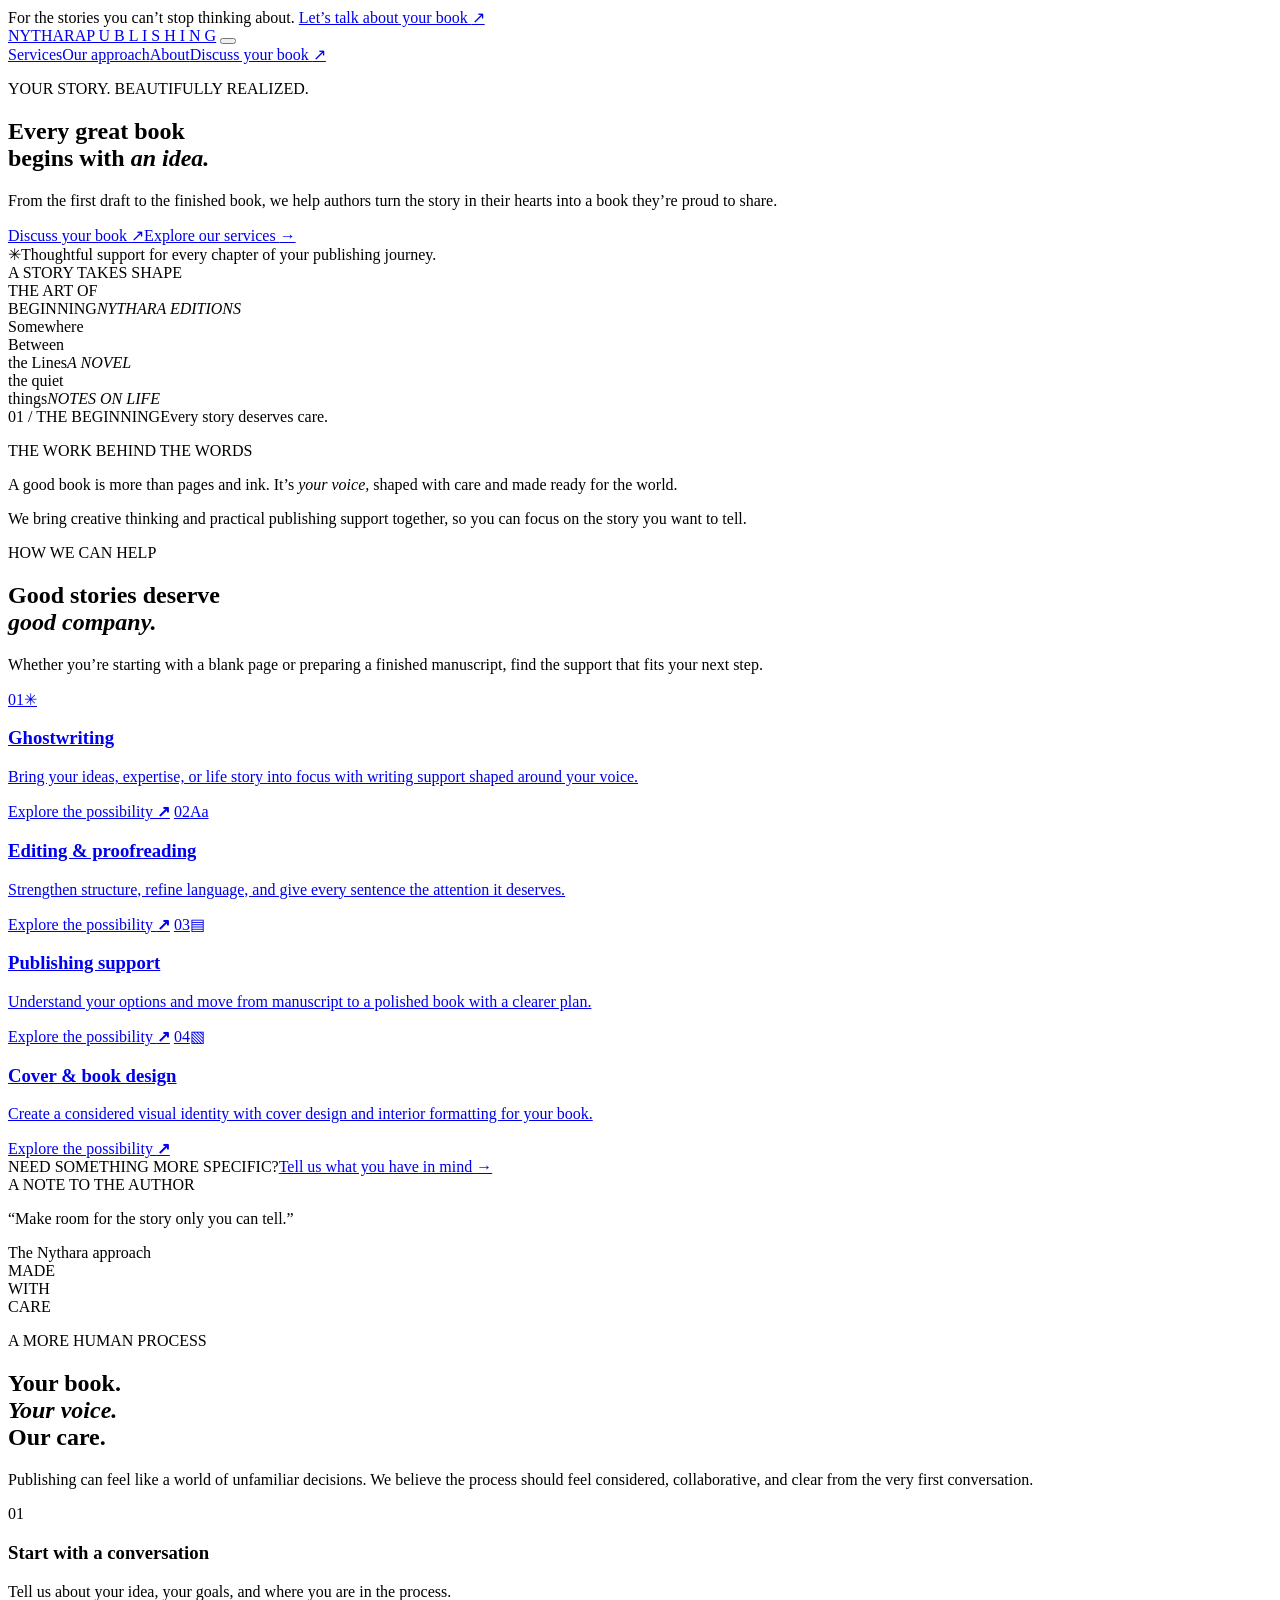
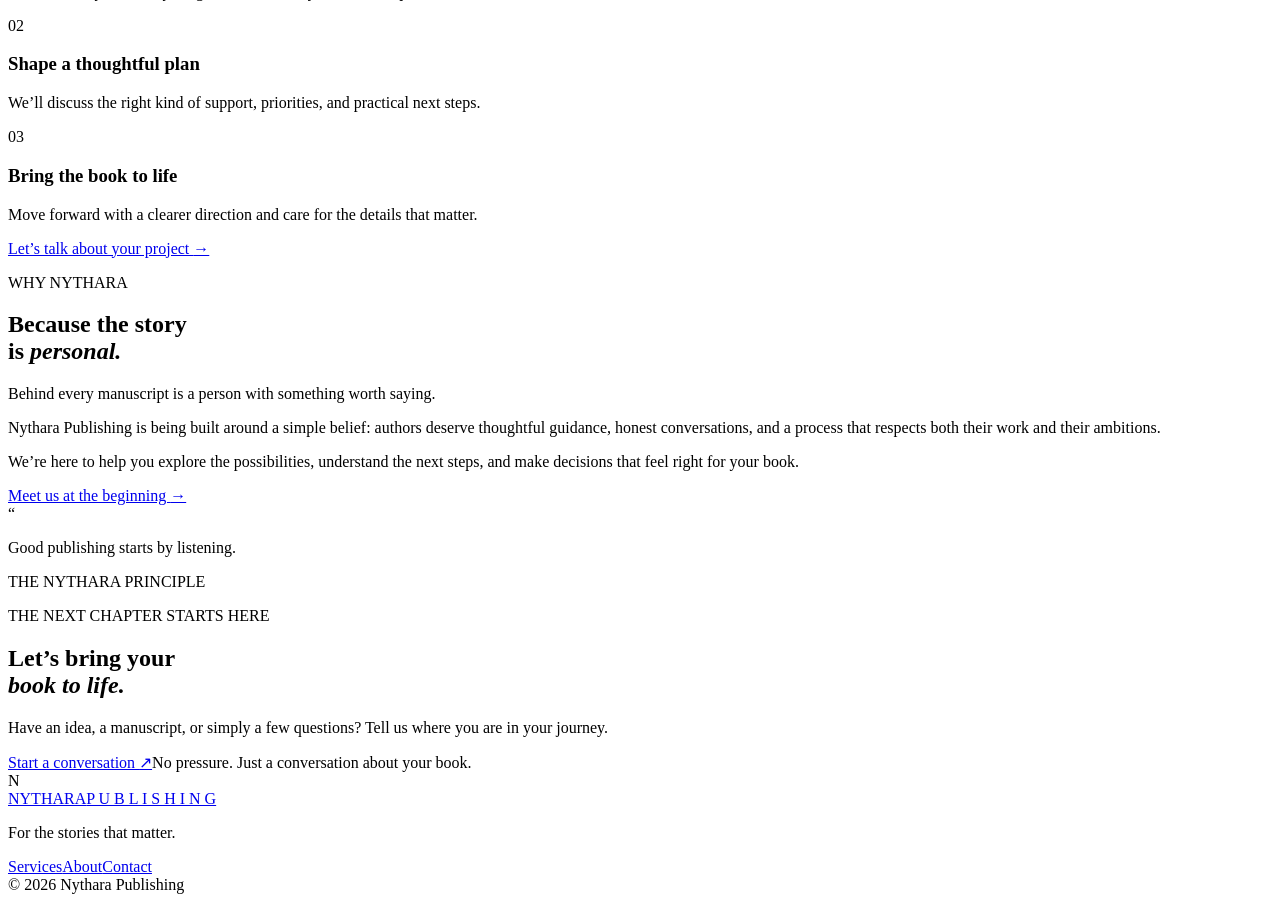
==== index.html @ d7e5c947 "Build Nythara Publishing homepage" ====
<!doctype html>
<html lang="en">
<head>
<meta charset="utf-8"><meta name="viewport" content="width=device-width,initial-scale=1">
<meta name="theme-color" content="#542432">
<meta name="description" content="Thoughtful editorial and publishing support for authors. From shaping your manuscript to preparing your book for readers, Nythara Publishing helps bring your story to life.">
<title>Nythara Publishing — Every great book begins with an idea</title>
<link rel="preconnect" href="https://fonts.googleapis.com"><link rel="preconnect" href="https://fonts.gstatic.com" crossorigin>
<link href="https://fonts.googleapis.com/css2?family=DM+Sans:wght@400;500;600;700&family=Playfair+Display:ital,wght@0,400;0,500;0,600;0,700;1,400;1,500&display=swap" rel="stylesheet">
<link rel="stylesheet" href="styles.css">
</head>
<body>
<div class="announcement">For the stories you can’t stop thinking about. <a href="#contact">Let’s talk about your book <span>↗</span></a></div>
<header class="site-header"><a class="wordmark" href="#top" aria-label="Nythara Publishing home"><span class="wordmark-name">NYTHARA</span><span class="wordmark-sub">P U B L I S H I N G</span></a>
<button class="menu-toggle" aria-label="Open navigation" aria-expanded="false" aria-controls="main-nav"><span></span><span></span></button>
<nav class="main-nav" id="main-nav" aria-label="Main navigation"><a href="#services">Services</a><a href="#approach">Our approach</a><a href="#about">About</a><a class="nav-cta" href="#contact">Discuss your book <span>↗</span></a></nav></header>
<main id="top">
<section class="hero section-shell"><div class="hero-copy"><p class="eyebrow"><span class="eyebrow-line"></span> YOUR STORY. BEAUTIFULLY REALIZED.</p><h1>Every great book<br>begins with <em>an idea.</em></h1><p class="hero-description">From the first draft to the finished book, we help authors turn the story in their hearts into a book they’re proud to share.</p><div class="hero-actions"><a class="button button-dark" href="#contact">Discuss your book <span>↗</span></a><a class="text-link" href="#services">Explore our services <span>→</span></a></div><div class="hero-note"><span class="note-mark">✳</span><span>Thoughtful support for every chapter of your publishing journey.</span></div></div>
<div class="hero-art" role="img" aria-label="An editorial illustration of beautifully designed books"><div class="art-label art-label-top">A STORY TAKES SHAPE</div><div class="book-scene"><div class="book book-back"><span>THE ART OF<br>BEGINNING</span><i>NYTHARA EDITIONS</i></div><div class="book book-middle"><span>Somewhere<br>Between<br>the Lines</span><i>A NOVEL</i></div><div class="book book-front"><span>the quiet<br>things</span><i>NOTES ON LIFE</i></div><div class="leaf leaf-one"></div><div class="leaf leaf-two"></div><div class="leaf leaf-three"></div></div><div class="art-caption"><span>01 / THE BEGINNING</span><span>Every story deserves care.</span></div></div></section>
<section class="intro-band"><div class="section-shell intro-inner"><p class="eyebrow">THE WORK BEHIND THE WORDS</p><p class="intro-statement">A good book is more than pages and ink. It’s <em>your voice,</em> shaped with care and made ready for the world.</p><p class="intro-aside">We bring creative thinking and practical publishing support together, so you can focus on the story you want to tell.</p></div></section>
<section class="services section-shell" id="services"><div class="section-heading"><div><p class="eyebrow">HOW WE CAN HELP</p><h2>Good stories deserve<br><em>good company.</em></h2></div><p>Whether you’re starting with a blank page or preparing a finished manuscript, find the support that fits your next step.</p></div>
<div class="service-grid"><a class="service-card" href="#contact"><span class="service-number">01</span><span class="service-icon">✳</span><h3>Ghostwriting</h3><p>Bring your ideas, expertise, or life story into focus with writing support shaped around your voice.</p><span class="card-link">Explore the possibility <b>↗</b></span></a>
<a class="service-card" href="#contact"><span class="service-number">02</span><span class="service-icon icon-type">Aa</span><h3>Editing &amp; proofreading</h3><p>Strengthen structure, refine language, and give every sentence the attention it deserves.</p><span class="card-link">Explore the possibility <b>↗</b></span></a>
<a class="service-card" href="#contact"><span class="service-number">03</span><span class="service-icon">▤</span><h3>Publishing support</h3><p>Understand your options and move from manuscript to a polished book with a clearer plan.</p><span class="card-link">Explore the possibility <b>↗</b></span></a>
<a class="service-card" href="#contact"><span class="service-number">04</span><span class="service-icon">▧</span><h3>Cover &amp; book design</h3><p>Create a considered visual identity with cover design and interior formatting for your book.</p><span class="card-link">Explore the possibility <b>↗</b></span></a></div><div class="services-foot"><span>NEED SOMETHING MORE SPECIFIC?</span><a href="#contact">Tell us what you have in mind <span>→</span></a></div></section>
<section class="approach" id="approach"><div class="approach-art"><div class="paper-sheet"><span class="paper-kicker">A NOTE TO THE AUTHOR</span><p>“Make room for the story only you can tell.”</p><span class="paper-rule"></span><span class="paper-signature">The Nythara approach</span></div><div class="approach-stamp">MADE<br>WITH<br>CARE</div></div><div class="approach-copy"><p class="eyebrow">A MORE HUMAN PROCESS</p><h2>Your book.<br><em>Your voice.</em><br>Our care.</h2><p>Publishing can feel like a world of unfamiliar decisions. We believe the process should feel considered, collaborative, and clear from the very first conversation.</p><div class="steps"><div class="step"><span>01</span><div><h3>Start with a conversation</h3><p>Tell us about your idea, your goals, and where you are in the process.</p></div></div><div class="step"><span>02</span><div><h3>Shape a thoughtful plan</h3><p>We’ll discuss the right kind of support, priorities, and practical next steps.</p></div></div><div class="step"><span>03</span><div><h3>Bring the book to life</h3><p>Move forward with a clearer direction and care for the details that matter.</p></div></div></div><a class="text-link" href="#contact">Let’s talk about your project <span>→</span></a></div></section>
<section class="about section-shell" id="about"><div class="about-heading"><p class="eyebrow">WHY NYTHARA</p><h2>Because the story<br>is <em>personal.</em></h2></div><div class="about-copy"><p class="about-lead">Behind every manuscript is a person with something worth saying.</p><p>Nythara Publishing is being built around a simple belief: authors deserve thoughtful guidance, honest conversations, and a process that respects both their work and their ambitions.</p><p>We’re here to help you explore the possibilities, understand the next steps, and make decisions that feel right for your book.</p><a class="text-link" href="#contact">Meet us at the beginning <span>→</span></a></div><div class="about-detail"><span class="detail-symbol">“</span><p>Good publishing starts by listening.</p><span>THE NYTHARA PRINCIPLE</span></div></section>
<section class="contact" id="contact"><div class="contact-inner section-shell"><p class="eyebrow">THE NEXT CHAPTER STARTS HERE</p><h2>Let’s bring your<br><em>book to life.</em></h2><p>Have an idea, a manuscript, or simply a few questions? Tell us where you are in your journey.</p><a class="button button-light" href="mailto:hello@nytharapublishing.com?subject=Let's%20discuss%20my%20book">Start a conversation <span>↗</span></a><span class="contact-note">No pressure. Just a conversation about your book.</span></div><div class="contact-decoration" aria-hidden="true"><span>N</span></div></section>
</main>
<footer class="site-footer"><a class="wordmark footer-wordmark" href="#top"><span class="wordmark-name">NYTHARA</span><span class="wordmark-sub">P U B L I S H I N G</span></a><p>For the stories that matter.</p><div class="footer-links"><a href="#services">Services</a><a href="#about">About</a><a href="#contact">Contact</a></div><span class="copyright">© <span id="year">2026</span> Nythara Publishing</span></footer>
<script src="script.js"></script>
</body></html>
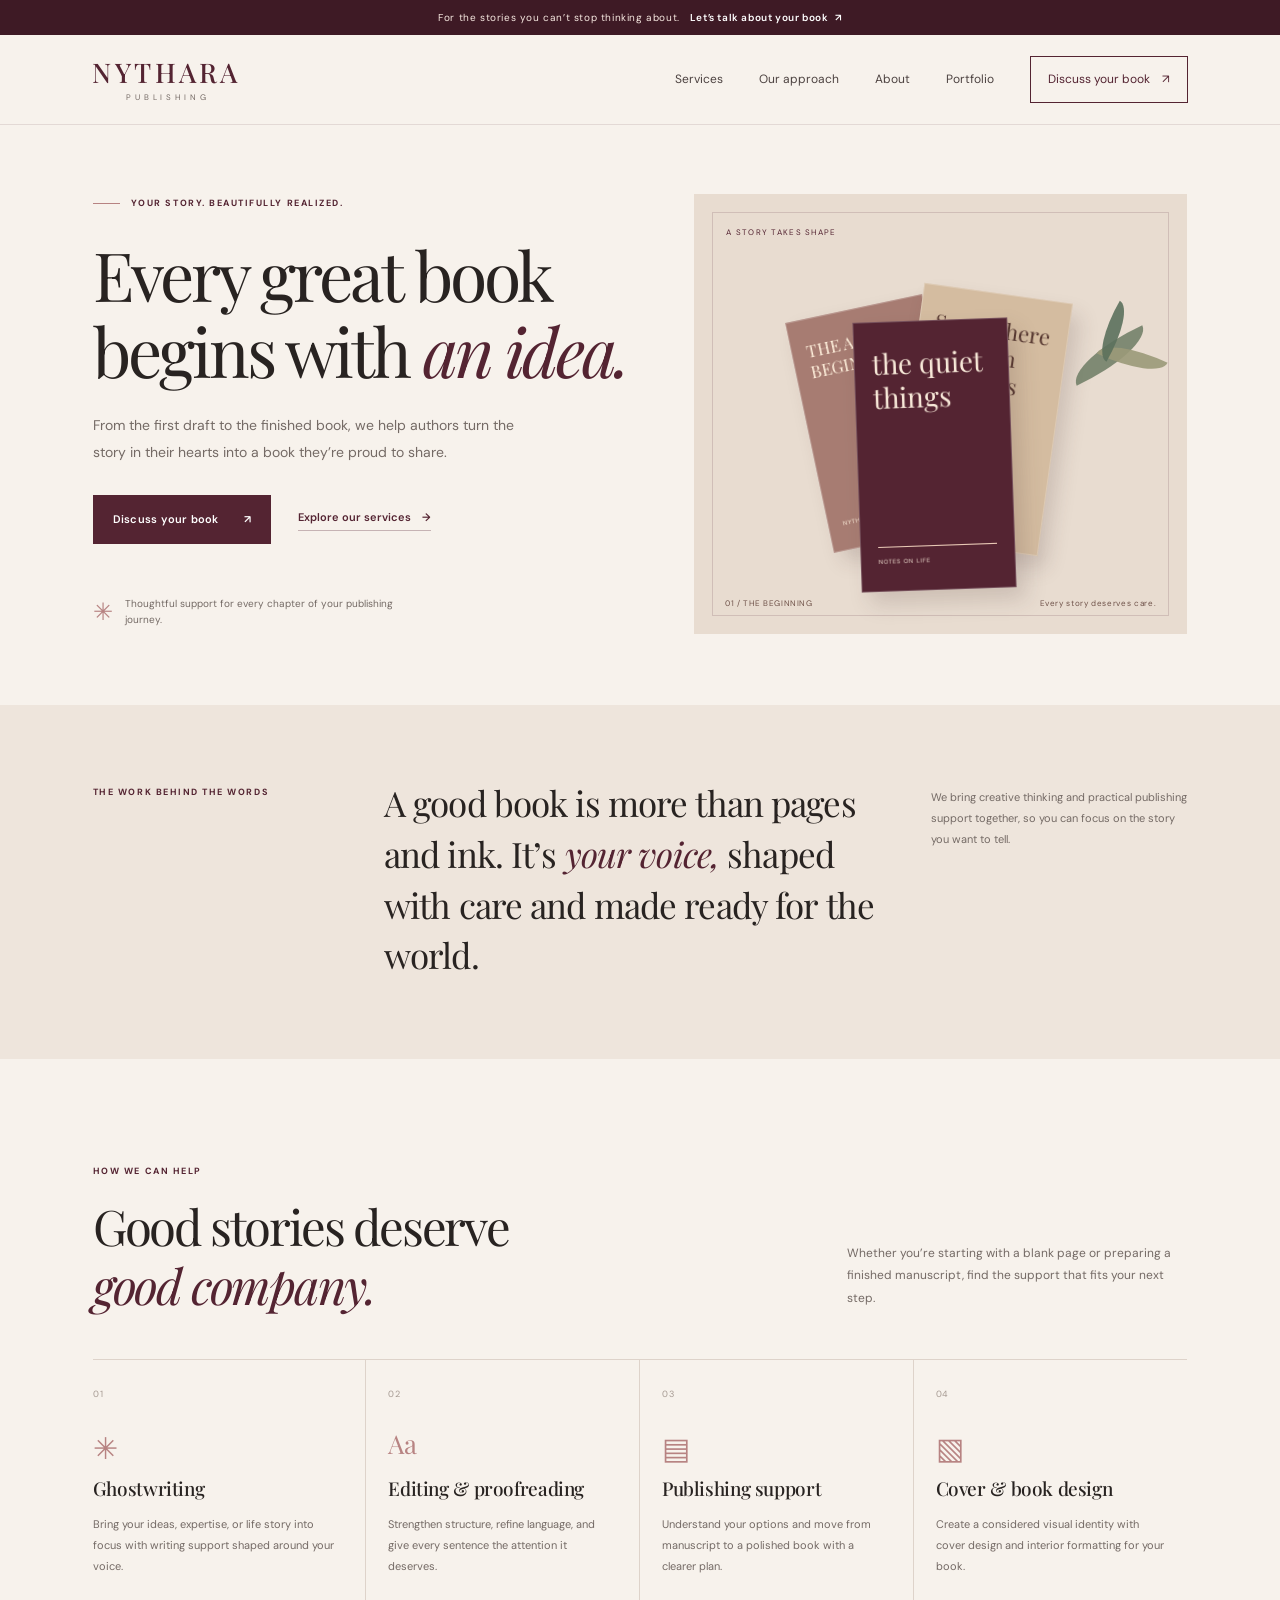
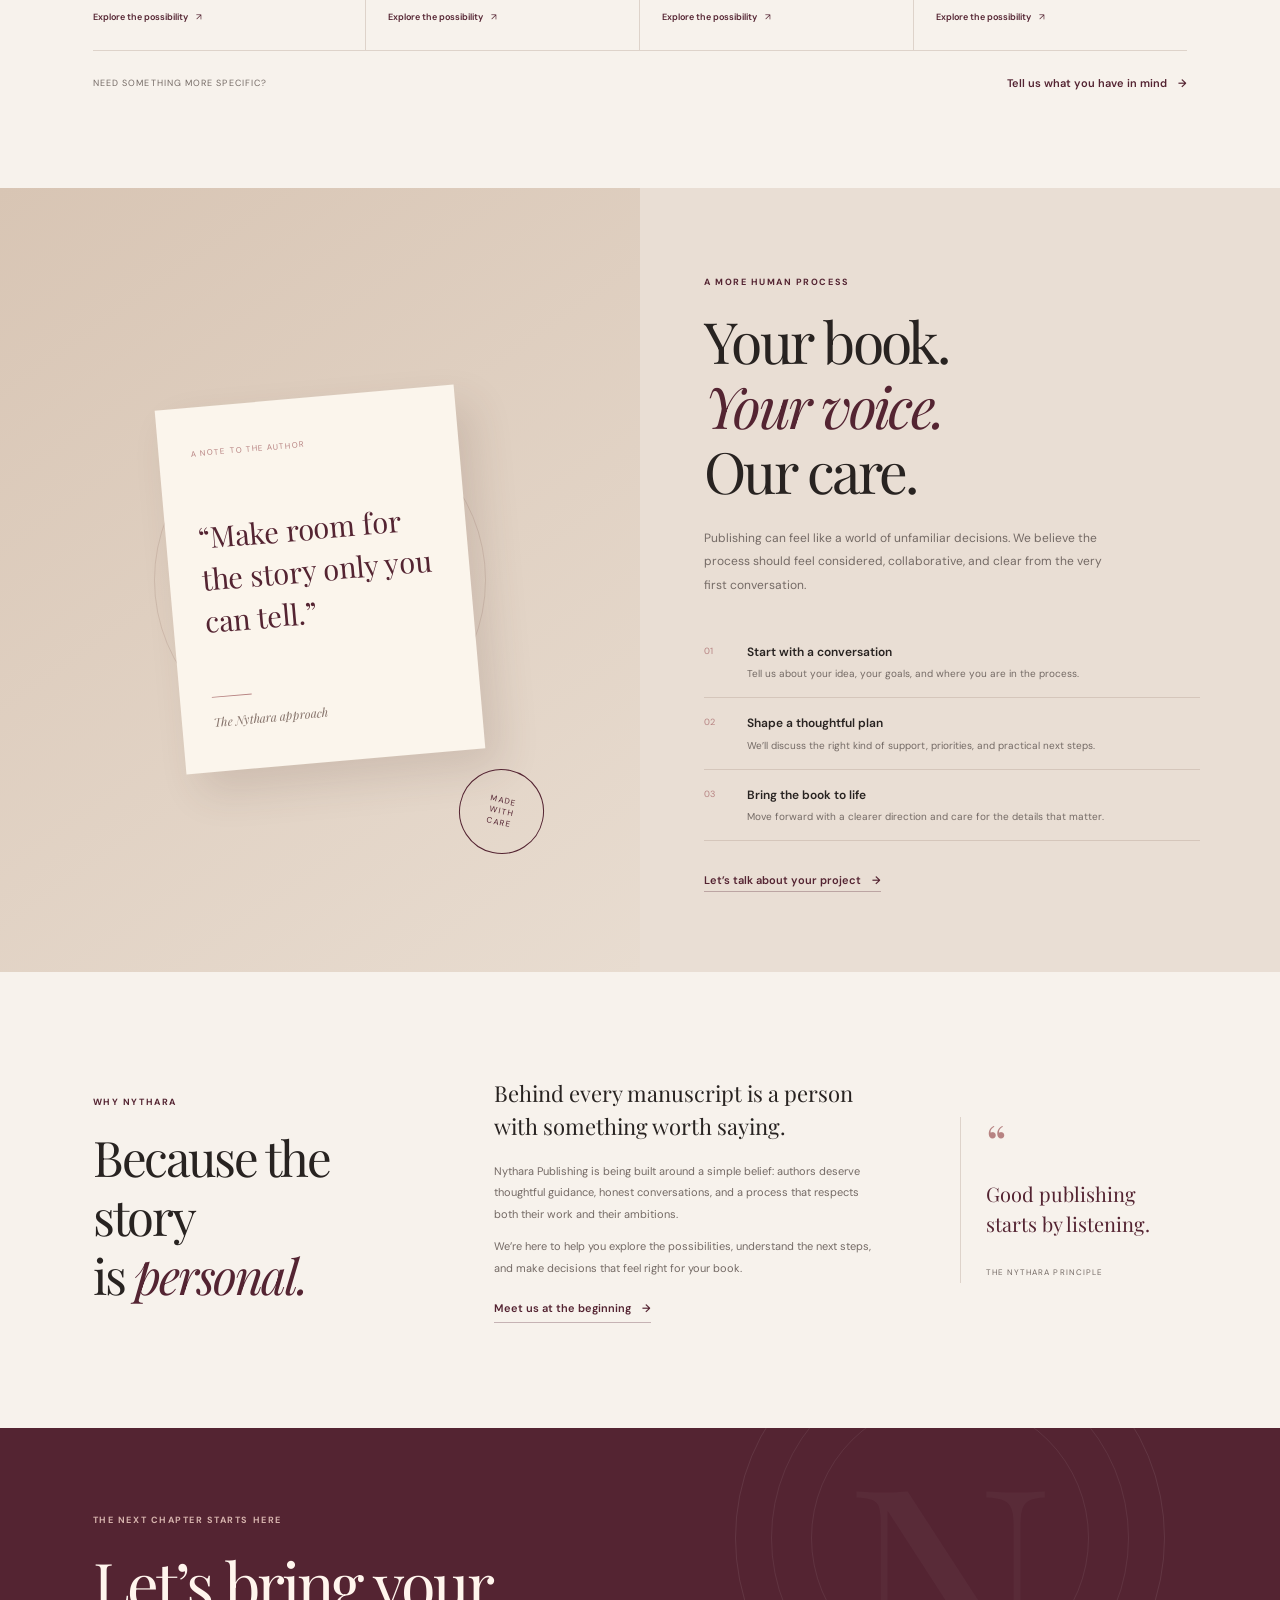
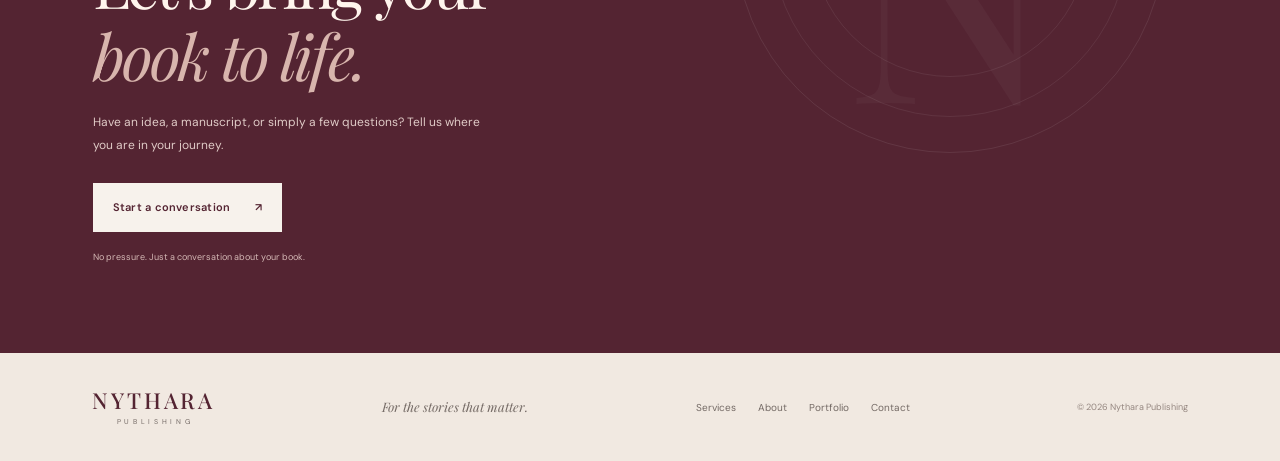
==== commit 3d81510e: "Improve homepage SEO and connect multi-page navigation" ====
--- a/index.html
+++ b/index.html
@@ -3,6 +3,9 @@
 <head>
 <meta charset="utf-8"><meta name="viewport" content="width=device-width,initial-scale=1">
 <meta name="theme-color" content="#542432">
+<meta property="og:title" content="Nythara Publishing — Every great book begins with an idea">
+<meta property="og:description" content="Thoughtful editorial and publishing support for authors.">
+<meta property="og:type" content="website">
 <meta name="description" content="Thoughtful editorial and publishing support for authors. From shaping your manuscript to preparing your book for readers, Nythara Publishing helps bring your story to life.">
 <title>Nythara Publishing — Every great book begins with an idea</title>
 <link rel="preconnect" href="https://fonts.googleapis.com"><link rel="preconnect" href="https://fonts.gstatic.com" crossorigin>
@@ -13,20 +16,20 @@
 <div class="announcement">For the stories you can’t stop thinking about. <a href="#contact">Let’s talk about your book <span>↗</span></a></div>
 <header class="site-header"><a class="wordmark" href="#top" aria-label="Nythara Publishing home"><span class="wordmark-name">NYTHARA</span><span class="wordmark-sub">P U B L I S H I N G</span></a>
 <button class="menu-toggle" aria-label="Open navigation" aria-expanded="false" aria-controls="main-nav"><span></span><span></span></button>
-<nav class="main-nav" id="main-nav" aria-label="Main navigation"><a href="#services">Services</a><a href="#approach">Our approach</a><a href="#about">About</a><a class="nav-cta" href="#contact">Discuss your book <span>↗</span></a></nav></header>
+<nav class="main-nav" id="main-nav" aria-label="Main navigation"><a href="services.html">Services</a><a href="#approach">Our approach</a><a href="about.html">About</a><a href="portfolio.html">Portfolio</a><a class="nav-cta" href="contact.html">Discuss your book <span>↗</span></a></nav></header>
 <main id="top">
 <section class="hero section-shell"><div class="hero-copy"><p class="eyebrow"><span class="eyebrow-line"></span> YOUR STORY. BEAUTIFULLY REALIZED.</p><h1>Every great book<br>begins with <em>an idea.</em></h1><p class="hero-description">From the first draft to the finished book, we help authors turn the story in their hearts into a book they’re proud to share.</p><div class="hero-actions"><a class="button button-dark" href="#contact">Discuss your book <span>↗</span></a><a class="text-link" href="#services">Explore our services <span>→</span></a></div><div class="hero-note"><span class="note-mark">✳</span><span>Thoughtful support for every chapter of your publishing journey.</span></div></div>
 <div class="hero-art" role="img" aria-label="An editorial illustration of beautifully designed books"><div class="art-label art-label-top">A STORY TAKES SHAPE</div><div class="book-scene"><div class="book book-back"><span>THE ART OF<br>BEGINNING</span><i>NYTHARA EDITIONS</i></div><div class="book book-middle"><span>Somewhere<br>Between<br>the Lines</span><i>A NOVEL</i></div><div class="book book-front"><span>the quiet<br>things</span><i>NOTES ON LIFE</i></div><div class="leaf leaf-one"></div><div class="leaf leaf-two"></div><div class="leaf leaf-three"></div></div><div class="art-caption"><span>01 / THE BEGINNING</span><span>Every story deserves care.</span></div></div></section>
 <section class="intro-band"><div class="section-shell intro-inner"><p class="eyebrow">THE WORK BEHIND THE WORDS</p><p class="intro-statement">A good book is more than pages and ink. It’s <em>your voice,</em> shaped with care and made ready for the world.</p><p class="intro-aside">We bring creative thinking and practical publishing support together, so you can focus on the story you want to tell.</p></div></section>
 <section class="services section-shell" id="services"><div class="section-heading"><div><p class="eyebrow">HOW WE CAN HELP</p><h2>Good stories deserve<br><em>good company.</em></h2></div><p>Whether you’re starting with a blank page or preparing a finished manuscript, find the support that fits your next step.</p></div>
-<div class="service-grid"><a class="service-card" href="#contact"><span class="service-number">01</span><span class="service-icon">✳</span><h3>Ghostwriting</h3><p>Bring your ideas, expertise, or life story into focus with writing support shaped around your voice.</p><span class="card-link">Explore the possibility <b>↗</b></span></a>
-<a class="service-card" href="#contact"><span class="service-number">02</span><span class="service-icon icon-type">Aa</span><h3>Editing &amp; proofreading</h3><p>Strengthen structure, refine language, and give every sentence the attention it deserves.</p><span class="card-link">Explore the possibility <b>↗</b></span></a>
-<a class="service-card" href="#contact"><span class="service-number">03</span><span class="service-icon">▤</span><h3>Publishing support</h3><p>Understand your options and move from manuscript to a polished book with a clearer plan.</p><span class="card-link">Explore the possibility <b>↗</b></span></a>
-<a class="service-card" href="#contact"><span class="service-number">04</span><span class="service-icon">▧</span><h3>Cover &amp; book design</h3><p>Create a considered visual identity with cover design and interior formatting for your book.</p><span class="card-link">Explore the possibility <b>↗</b></span></a></div><div class="services-foot"><span>NEED SOMETHING MORE SPECIFIC?</span><a href="#contact">Tell us what you have in mind <span>→</span></a></div></section>
+<div class="service-grid"><a class="service-card" href="ghostwriting.html"><span class="service-number">01</span><span class="service-icon">✳</span><h3>Ghostwriting</h3><p>Bring your ideas, expertise, or life story into focus with writing support shaped around your voice.</p><span class="card-link">Explore the possibility <b>↗</b></span></a>
+<a class="service-card" href="editing.html"><span class="service-number">02</span><span class="service-icon icon-type">Aa</span><h3>Editing &amp; proofreading</h3><p>Strengthen structure, refine language, and give every sentence the attention it deserves.</p><span class="card-link">Explore the possibility <b>↗</b></span></a>
+<a class="service-card" href="publishing-support.html"><span class="service-number">03</span><span class="service-icon">▤</span><h3>Publishing support</h3><p>Understand your options and move from manuscript to a polished book with a clearer plan.</p><span class="card-link">Explore the possibility <b>↗</b></span></a>
+<a class="service-card" href="book-design.html"><span class="service-number">04</span><span class="service-icon">▧</span><h3>Cover &amp; book design</h3><p>Create a considered visual identity with cover design and interior formatting for your book.</p><span class="card-link">Explore the possibility <b>↗</b></span></a></div><div class="services-foot"><span>NEED SOMETHING MORE SPECIFIC?</span><a href="#contact">Tell us what you have in mind <span>→</span></a></div></section>
 <section class="approach" id="approach"><div class="approach-art"><div class="paper-sheet"><span class="paper-kicker">A NOTE TO THE AUTHOR</span><p>“Make room for the story only you can tell.”</p><span class="paper-rule"></span><span class="paper-signature">The Nythara approach</span></div><div class="approach-stamp">MADE<br>WITH<br>CARE</div></div><div class="approach-copy"><p class="eyebrow">A MORE HUMAN PROCESS</p><h2>Your book.<br><em>Your voice.</em><br>Our care.</h2><p>Publishing can feel like a world of unfamiliar decisions. We believe the process should feel considered, collaborative, and clear from the very first conversation.</p><div class="steps"><div class="step"><span>01</span><div><h3>Start with a conversation</h3><p>Tell us about your idea, your goals, and where you are in the process.</p></div></div><div class="step"><span>02</span><div><h3>Shape a thoughtful plan</h3><p>We’ll discuss the right kind of support, priorities, and practical next steps.</p></div></div><div class="step"><span>03</span><div><h3>Bring the book to life</h3><p>Move forward with a clearer direction and care for the details that matter.</p></div></div></div><a class="text-link" href="#contact">Let’s talk about your project <span>→</span></a></div></section>
 <section class="about section-shell" id="about"><div class="about-heading"><p class="eyebrow">WHY NYTHARA</p><h2>Because the story<br>is <em>personal.</em></h2></div><div class="about-copy"><p class="about-lead">Behind every manuscript is a person with something worth saying.</p><p>Nythara Publishing is being built around a simple belief: authors deserve thoughtful guidance, honest conversations, and a process that respects both their work and their ambitions.</p><p>We’re here to help you explore the possibilities, understand the next steps, and make decisions that feel right for your book.</p><a class="text-link" href="#contact">Meet us at the beginning <span>→</span></a></div><div class="about-detail"><span class="detail-symbol">“</span><p>Good publishing starts by listening.</p><span>THE NYTHARA PRINCIPLE</span></div></section>
 <section class="contact" id="contact"><div class="contact-inner section-shell"><p class="eyebrow">THE NEXT CHAPTER STARTS HERE</p><h2>Let’s bring your<br><em>book to life.</em></h2><p>Have an idea, a manuscript, or simply a few questions? Tell us where you are in your journey.</p><a class="button button-light" href="mailto:hello@nytharapublishing.com?subject=Let's%20discuss%20my%20book">Start a conversation <span>↗</span></a><span class="contact-note">No pressure. Just a conversation about your book.</span></div><div class="contact-decoration" aria-hidden="true"><span>N</span></div></section>
 </main>
-<footer class="site-footer"><a class="wordmark footer-wordmark" href="#top"><span class="wordmark-name">NYTHARA</span><span class="wordmark-sub">P U B L I S H I N G</span></a><p>For the stories that matter.</p><div class="footer-links"><a href="#services">Services</a><a href="#about">About</a><a href="#contact">Contact</a></div><span class="copyright">© <span id="year">2026</span> Nythara Publishing</span></footer>
+<footer class="site-footer"><a class="wordmark footer-wordmark" href="#top"><span class="wordmark-name">NYTHARA</span><span class="wordmark-sub">P U B L I S H I N G</span></a><p>For the stories that matter.</p><div class="footer-links"><a href="services.html">Services</a><a href="about.html">About</a><a href="portfolio.html">Portfolio</a><a href="contact.html">Contact</a></div><span class="copyright">© <span id="year">2026</span> Nythara Publishing</span></footer>
 <script src="script.js"></script>
 </body></html>
--- a/styles.css
+++ b/styles.css
@@ -0,0 +1,4 @@
+:root{--cream:#f7f2ec;--paper:#eee5dc;--wine:#542432;--wine-dark:#3e1a25;--rose:#b78382;--ink:#282321;--muted:#746a65;--line:#ded3ca;--white:#fffaf5;--serif:'Playfair Display',Georgia,serif;--sans:'DM Sans',Arial,sans-serif}
+*{box-sizing:border-box}html{scroll-behavior:smooth;scroll-padding-top:95px}body{margin:0;background:var(--cream);color:var(--ink);font-family:var(--sans);font-size:14px;line-height:1.7;-webkit-font-smoothing:antialiased}a{color:inherit;text-decoration:none}button{font:inherit}.announcement{min-height:35px;display:flex;align-items:center;justify-content:center;gap:10px;padding:7px 18px;background:var(--wine-dark);color:#f8eae2;font-size:10px;letter-spacing:.06em;text-align:center}.announcement a{color:#fff;font-weight:600}.announcement a span{padding-left:4px}.site-header{height:90px;padding:0 7.2%;display:flex;align-items:center;justify-content:space-between;border-bottom:1px solid rgba(84,36,50,.12);position:relative;z-index:5;background:var(--cream)}.wordmark{display:flex;flex-direction:column;align-items:center;line-height:1}.wordmark-name{font-family:var(--serif);font-size:27px;letter-spacing:.13em;color:var(--wine);font-weight:500}.wordmark-sub{font-size:8px;letter-spacing:.12em;margin-top:7px;color:var(--muted)}.main-nav{display:flex;align-items:center;gap:36px;font-size:12px;color:#4c4240}.main-nav>a:not(.nav-cta):hover,.footer-links a:hover{color:var(--rose)}.nav-cta{border:1px solid var(--wine);padding:12px 17px;color:var(--wine);transition:.2s}.nav-cta:hover{background:var(--wine);color:white}.nav-cta span{margin-left:9px}.menu-toggle{display:none}.section-shell{width:min(1120px,85.5%);margin-inline:auto}.hero{min-height:580px;display:grid;grid-template-columns:1fr .92fr;gap:6%;align-items:center;padding-top:65px;padding-bottom:68px}.eyebrow{font-size:9px;font-weight:700;letter-spacing:.17em;color:var(--wine);margin:0 0 25px;display:flex;align-items:center;gap:11px}.eyebrow-line{display:inline-block;width:27px;height:1px;background:var(--rose)}h1,h2,h3,p{margin-top:0}h1,h2{font-family:var(--serif);font-weight:400;letter-spacing:-.045em}h1{font-size:clamp(42px,5.3vw,68px);line-height:1.12;margin-bottom:24px}h1 em,h2 em,.intro-statement em{color:var(--wine);font-weight:400} .hero-description{max-width:430px;font-size:14px;color:var(--muted);line-height:1.9;margin-bottom:30px}.hero-actions{display:flex;align-items:center;gap:27px;flex-wrap:wrap}.button{display:inline-flex;align-items:center;justify-content:center;gap:25px;padding:15px 20px;font-size:11px;font-weight:600;letter-spacing:.02em;transition:transform .2s,background .2s}.button:hover{transform:translateY(-2px)}.button-dark{background:var(--wine);color:white}.button-dark:hover{background:var(--wine-dark)}.text-link{font-size:11px;font-weight:600;color:var(--wine);border-bottom:1px solid rgba(84,36,50,.3);padding-bottom:4px}.text-link span{margin-left:8px}.hero-note{display:flex;align-items:center;gap:12px;max-width:300px;margin-top:49px;color:var(--muted);font-size:10px;line-height:1.6}.note-mark{font-size:24px;color:var(--rose)}.hero-art{height:440px;position:relative;background:#e8dcd0;overflow:hidden;isolation:isolate}.hero-art:before{content:"";position:absolute;inset:18px;border:1px solid rgba(84,36,50,.16);z-index:-1}.art-label{position:absolute;top:32px;left:32px;font-size:8px;letter-spacing:.16em;color:var(--wine)}.book-scene{position:absolute;inset:45px 0 40px;display:flex;align-items:center;justify-content:center;perspective:900px}.book{position:absolute;display:flex;flex-direction:column;justify-content:space-between;padding:22px 15px 17px;box-shadow:9px 12px 20px #49322d2b;border:1px solid #fff3;transform-style:preserve-3d}.book span{font-family:var(--serif);line-height:1.22}.book i{font-style:normal;font-size:6px;letter-spacing:.15em}.book-back{width:140px;height:235px;background:#a77c72;color:#fff0dc;left:23%;top:19%;transform:rotate(-12deg);padding:21px 14px}.book-back span{font-size:17px}.book-middle{width:150px;height:255px;background:#d4bca0;color:#54352e;left:43%;top:15%;transform:rotate(8deg);padding:22px 15px}.book-middle span{font-size:22px}.book-front{width:155px;height:270px;background:#542432;color:#f7e8d8;left:33%;top:23%;transform:rotate(-2deg);padding:24px 17px}.book-front span{font-size:28px}.book-front i{border-top:1px solid #e8c8b5;padding-top:9px}.leaf{position:absolute;width:85px;height:27px;border-radius:100% 0 100% 0;background:#74816a;z-index:2;transform-origin:right center;opacity:.9}.leaf-one{right:8%;top:24%;transform:rotate(-25deg)}.leaf-two{right:5%;top:34%;transform:rotate(25deg) scale(.8);background:#9b9a78}.leaf-three{right:12%;top:15%;transform:rotate(-60deg) scale(.7);background:#5b705d}.art-caption{position:absolute;bottom:23px;left:31px;right:31px;display:flex;justify-content:space-between;font-size:8px;letter-spacing:.08em;color:#6e5148}.intro-band{background:#eee5dc;padding:73px 0 78px}.intro-inner{display:grid;grid-template-columns:1fr 2fr 1fr;gap:35px;align-items:start}.intro-inner .eyebrow{margin:7px 0}.intro-statement{font-family:var(--serif);font-size:clamp(24px,2.8vw,35px);line-height:1.45;letter-spacing:-.025em;margin:0}.intro-aside{font-size:11px;line-height:1.9;color:var(--muted);margin:9px 0 0}.services{padding-top:105px;padding-bottom:95px}.section-heading{display:flex;justify-content:space-between;align-items:end;gap:35px;margin-bottom:44px}.section-heading .eyebrow{margin-bottom:18px}.section-heading h2,.about h2{font-size:clamp(36px,4vw,49px);line-height:1.2;margin:0}.section-heading>p{max-width:340px;color:var(--muted);font-size:12px;line-height:1.9;margin:0 0 5px}.service-grid{display:grid;grid-template-columns:repeat(4,1fr);border-top:1px solid var(--line);border-bottom:1px solid var(--line)}.service-card{position:relative;min-height:290px;padding:27px 22px 25px 0;border-right:1px solid var(--line);display:flex;flex-direction:column;transition:background .2s,padding .2s}.service-card:not(:first-child){padding-left:22px}.service-card:last-child{border-right:0}.service-card:hover{background:#f0e7df}.service-number{font-size:9px;letter-spacing:.1em;color:#a69a92}.service-icon{font-family:var(--serif);font-size:30px;color:var(--rose);margin:20px 0 14px;height:36px}.icon-type{font-size:26px}.service-card h3{font-family:var(--serif);font-size:19px;font-weight:500;margin:0 0 10px;letter-spacing:-.02em}.service-card p{font-size:11px;line-height:1.9;color:var(--muted);margin-bottom:23px}.card-link{font-size:9px;font-weight:600;color:var(--wine);margin-top:auto}.card-link b{font-weight:400;margin-left:6px}.services-foot{display:flex;justify-content:space-between;align-items:center;padding-top:23px;font-size:9px;letter-spacing:.12em;color:var(--muted)}.services-foot a{color:var(--wine);font-size:11px;letter-spacing:0;font-weight:600}.services-foot a span{margin-left:8px}.approach{display:grid;grid-template-columns:1fr 1fr;background:#e9ded4;min-height:620px}.approach-art{position:relative;display:flex;align-items:center;justify-content:center;overflow:hidden;background:linear-gradient(145deg,#d8c5b4,#e8dcd0)}.approach-art:before,.approach-art:after{content:"";position:absolute;width:250px;height:250px;border:1px solid #9c7c7040;border-radius:50%}.approach-art:after{width:330px;height:330px}.paper-sheet{width:min(300px,62%);min-height:365px;padding:40px 32px;background:#fbf5ec;box-shadow:15px 20px 40px #573b3124;transform:rotate(-5deg);display:flex;flex-direction:column;z-index:1}.paper-kicker{font-size:8px;letter-spacing:.14em;color:var(--rose)}.paper-sheet p{font-family:var(--serif);font-size:29px;line-height:1.45;color:var(--wine);margin:auto 0}.paper-rule{width:40px;height:1px;background:var(--rose);margin-bottom:14px}.paper-signature{font-family:var(--serif);font-style:italic;color:#85726a;font-size:12px}.approach-stamp{position:absolute;bottom:15%;right:15%;border:1px solid var(--wine);border-radius:50%;width:85px;height:85px;display:grid;place-content:center;text-align:center;font-size:8px;line-height:1.4;letter-spacing:.13em;color:var(--wine);transform:rotate(12deg);z-index:2}.approach-copy{padding:87px max(9%,calc((100vw - 1120px)/2)) 80px 10%;max-width:700px}.approach-copy .eyebrow{margin-bottom:18px}.approach-copy h2{font-size:clamp(42px,4.5vw,57px);line-height:1.14;margin-bottom:24px}.approach-copy>p:not(.eyebrow){font-size:12px;line-height:1.95;color:var(--muted);max-width:420px}.steps{margin:30px 0 27px}.step{display:grid;grid-template-columns:30px 1fr;gap:13px;padding:15px 0;border-bottom:1px solid #d5c6bb}.step>span{font-size:9px;color:var(--rose);padding-top:2px}.step h3{font-size:12px;font-weight:600;margin:0 0 3px}.step p{font-size:10px;color:var(--muted);margin:0;line-height:1.7}.about{display:grid;grid-template-columns:1fr 1.2fr .7fr;gap:7%;padding-top:105px;padding-bottom:105px;align-items:center}.about-heading .eyebrow{margin-bottom:18px}.about-copy p{font-size:11px;line-height:1.95;color:var(--muted)}.about-copy .about-lead{font-family:var(--serif);font-size:22px;line-height:1.5;color:var(--ink);margin-bottom:18px}.about-copy .text-link{display:inline-block;margin-top:9px}.about-detail{border-left:1px solid var(--line);padding-left:25px}.detail-symbol{font-family:var(--serif);font-size:50px;color:var(--rose);line-height:1}.about-detail p{font-family:var(--serif);font-size:20px;line-height:1.5;color:var(--wine);margin:10px 0 20px}.about-detail>span:last-child{font-size:8px;letter-spacing:.13em;color:var(--muted)}.contact{position:relative;overflow:hidden;background:var(--wine);color:#fff5ed;padding:85px 0 88px}.contact-inner{position:relative;z-index:1}.contact .eyebrow{color:#d6b3ad;margin-bottom:20px}.contact h2{font-size:clamp(45px,5vw,63px);line-height:1.14;margin-bottom:19px}.contact h2 em{color:#d8b5ad}.contact-inner>p:not(.eyebrow){font-size:12px;color:#e0cbc7;max-width:400px;line-height:1.9;margin-bottom:27px}.button-light{background:var(--cream);color:var(--wine)}.button-light:hover{background:white}.contact-note{display:block;font-size:9px;color:#d4b8b5;margin-top:18px}.contact-decoration{position:absolute;right:9%;top:-105px;width:430px;height:430px;border:1px solid #ffffff15;border-radius:50%;display:grid;place-items:center}.contact-decoration:before,.contact-decoration:after{content:"";position:absolute;border:1px solid #ffffff12;border-radius:50%;inset:35px}.contact-decoration:after{inset:75px}.contact-decoration span{font-family:var(--serif);font-size:300px;color:#ffffff08}.site-footer{padding:36px 7.2%;display:flex;align-items:center;justify-content:space-between;gap:25px;background:#f1e9e1}.footer-wordmark .wordmark-name{font-size:22px}.footer-wordmark .wordmark-sub{font-size:7px}.site-footer>p{font-family:var(--serif);font-style:italic;color:var(--muted);font-size:13px;margin:0}.footer-links{display:flex;gap:22px;font-size:10px;color:var(--muted)}.copyright{font-size:9px;color:#958780}
+@media(min-width:1400px){.hero{min-height:640px}.hero-art{height:470px}}@media(max-width:900px){.site-header{padding-inline:5%;}.main-nav{gap:20px}.section-shell{width:88%}.hero{gap:4%;grid-template-columns:1fr .9fr}.hero-art{height:390px}.book-back{left:17%}.book-middle{left:39%}.book-front{left:28%}.intro-inner{grid-template-columns:1fr 2fr;gap:20px}.intro-aside{grid-column:2;max-width:420px}.service-grid{grid-template-columns:repeat(2,1fr)}.service-card:nth-child(2){border-right:0}.service-card:nth-child(1),.service-card:nth-child(2){border-bottom:1px solid var(--line)}.service-card:nth-child(3){padding-left:0}.approach-copy{padding:70px 8%}.about{grid-template-columns:1fr 1.2fr;gap:35px}.about-detail{grid-column:2;max-width:300px}.site-footer{flex-wrap:wrap}.contact-decoration{right:-170px}}
+@media(max-width:640px){.announcement{font-size:9px;gap:5px;flex-wrap:wrap}.site-header{height:76px;padding-inline:6%}.wordmark-name{font-size:23px}.menu-toggle{display:flex;flex-direction:column;gap:5px;border:0;background:transparent;padding:10px;cursor:pointer}.menu-toggle span{width:23px;height:1px;background:var(--wine);display:block}.main-nav{display:none;position:absolute;top:75px;left:0;right:0;background:var(--cream);padding:22px 6% 28px;box-shadow:0 12px 18px #3e1a2510;flex-direction:column;align-items:stretch;gap:19px}.main-nav.is-open{display:flex}.main-nav a{padding:7px 0}.main-nav .nav-cta{padding:12px 15px;text-align:center}.section-shell{width:88%}.hero{display:flex;flex-direction:column;align-items:stretch;padding-top:55px;padding-bottom:55px;gap:38px}.hero-copy{order:1}.hero-art{order:2;height:365px}.hero h1{font-size:clamp(42px,11vw,58px)}.hero-description{font-size:13px}.hero-actions{gap:19px}.hero-note{margin-top:30px}.book-back{left:18%;width:115px;height:205px}.book-middle{left:40%;width:125px;height:225px}.book-front{left:30%;width:135px;height:240px}.book-front span{font-size:24px}.art-caption{left:22px;right:22px;font-size:7px}.intro-band{padding:50px 0}.intro-inner{display:block}.intro-inner .eyebrow{margin-bottom:20px}.intro-statement{font-size:28px}.intro-aside{margin-top:17px}.services{padding-top:68px;padding-bottom:65px}.section-heading{display:block;margin-bottom:29px}.section-heading h2,.about h2{font-size:39px}.section-heading>p{margin-top:18px}.service-card{min-height:280px;padding:20px 14px 20px 0}.service-card:not(:first-child){padding-left:14px}.service-card:nth-child(3){padding-left:0}.service-card h3{font-size:17px}.service-card p{font-size:10px}.service-icon{margin:14px 0 10px}.services-foot{align-items:flex-start;gap:15px;flex-direction:column}.approach{grid-template-columns:1fr}.approach-art{min-height:390px}.paper-sheet{width:250px;min-height:310px;padding:31px 27px}.paper-sheet p{font-size:26px}.approach-stamp{right:11%;bottom:10%}.approach-copy{padding:58px 6% 65px}.approach-copy h2{font-size:47px}.about{grid-template-columns:1fr;gap:25px;padding-top:70px;padding-bottom:70px}.about-detail{grid-column:auto;max-width:none;margin-top:10px}.about-copy .about-lead{font-size:23px}.contact{padding:65px 0}.contact h2{font-size:48px}.contact-decoration{right:-280px;top:-70px}.site-footer{padding:30px 6%;display:grid;grid-template-columns:1fr 1fr;gap:22px}.site-footer>p{font-size:12px;text-align:right}.footer-links{grid-column:1;gap:16px}.copyright{grid-column:2;text-align:right;align-self:center}.footer-wordmark{align-items:flex-start}.footer-wordmark .wordmark-sub{font-size:6px}}@media(prefers-reduced-motion:reduce){html{scroll-behavior:auto}*,*:before,*:after{transition:none!important}}
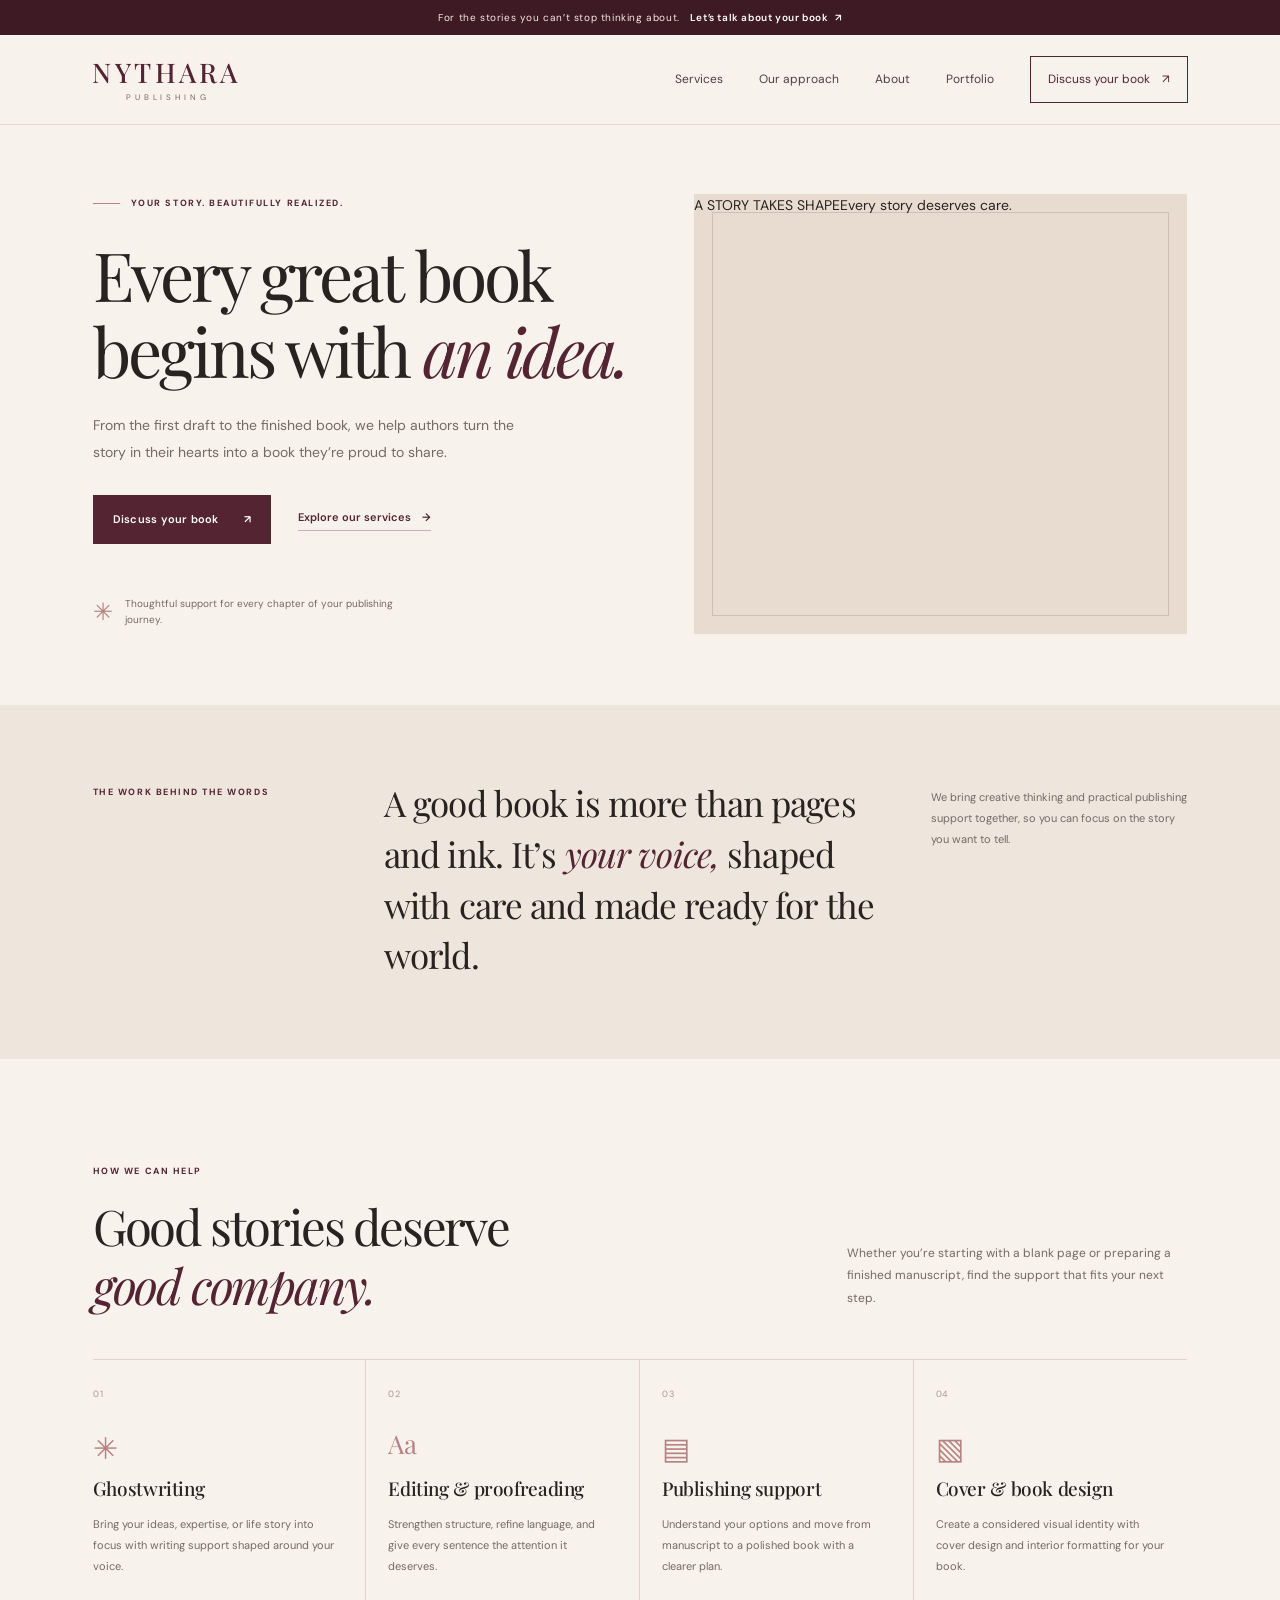
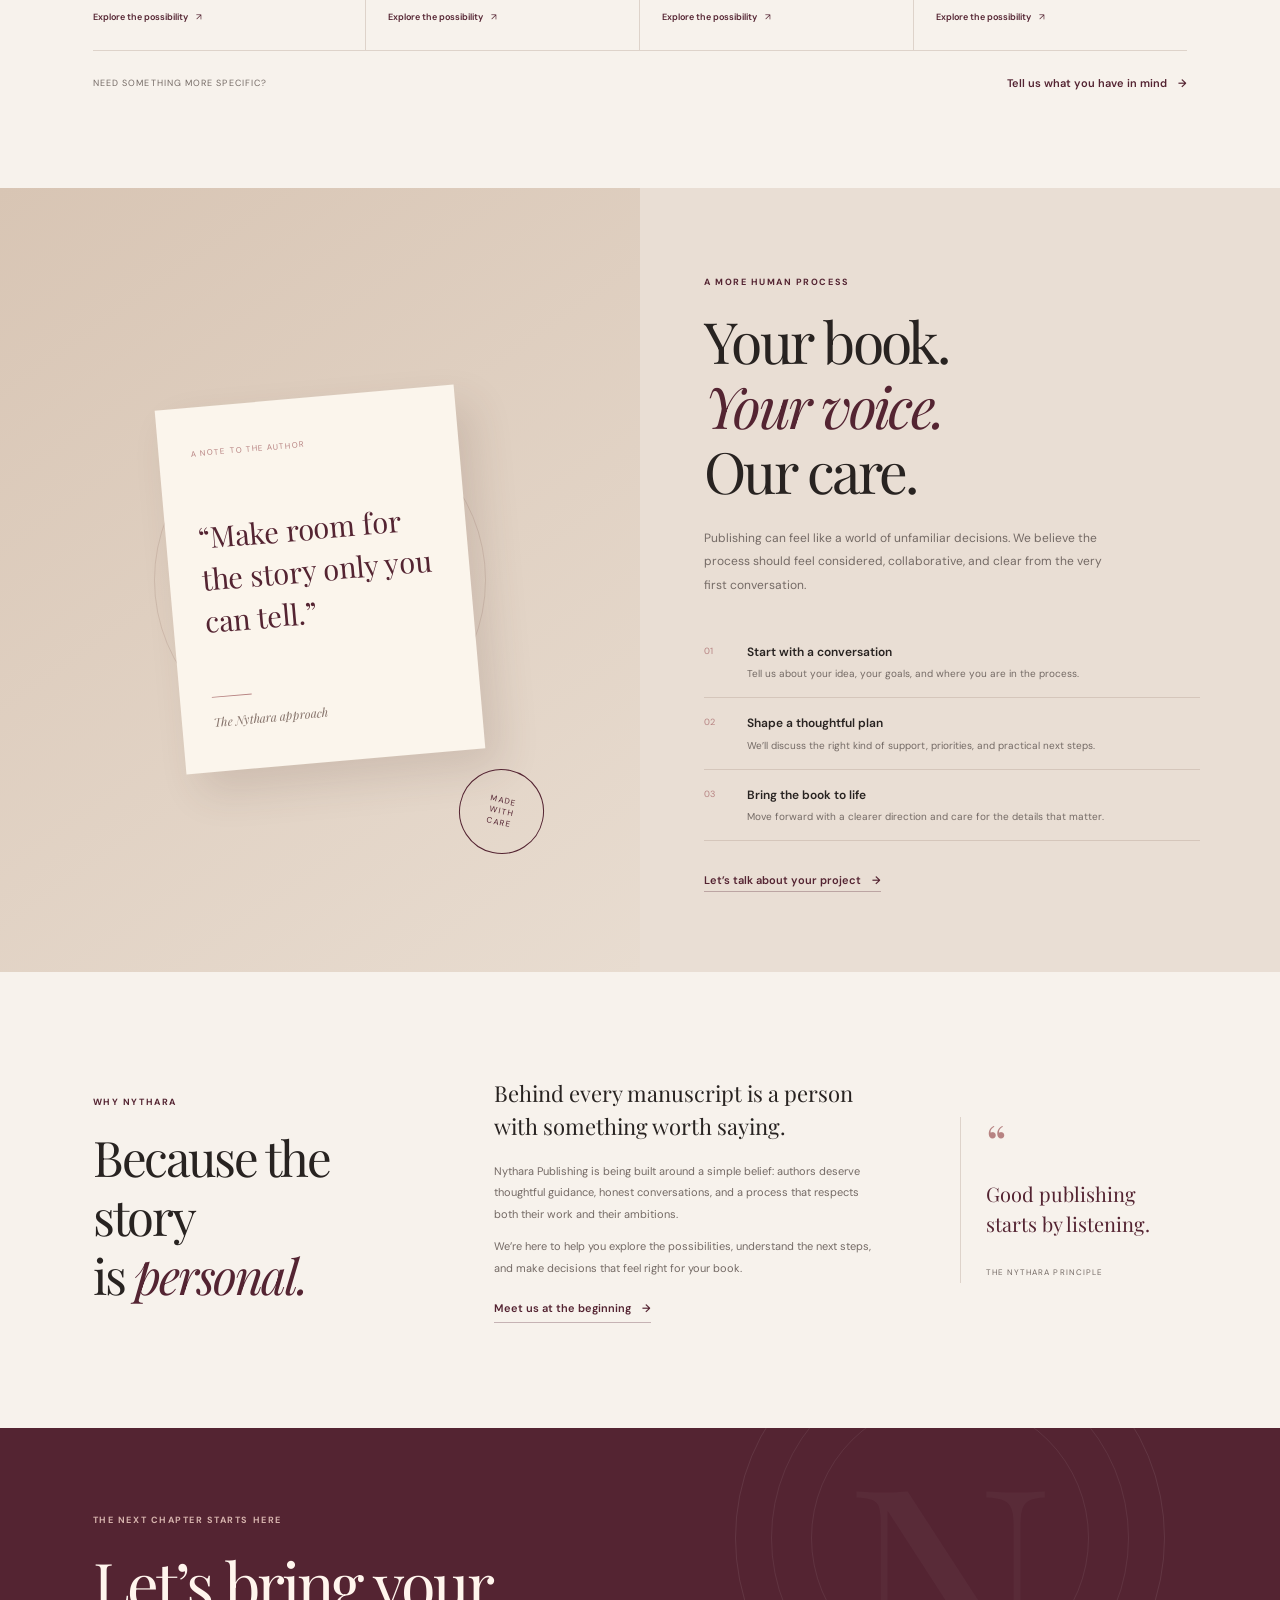
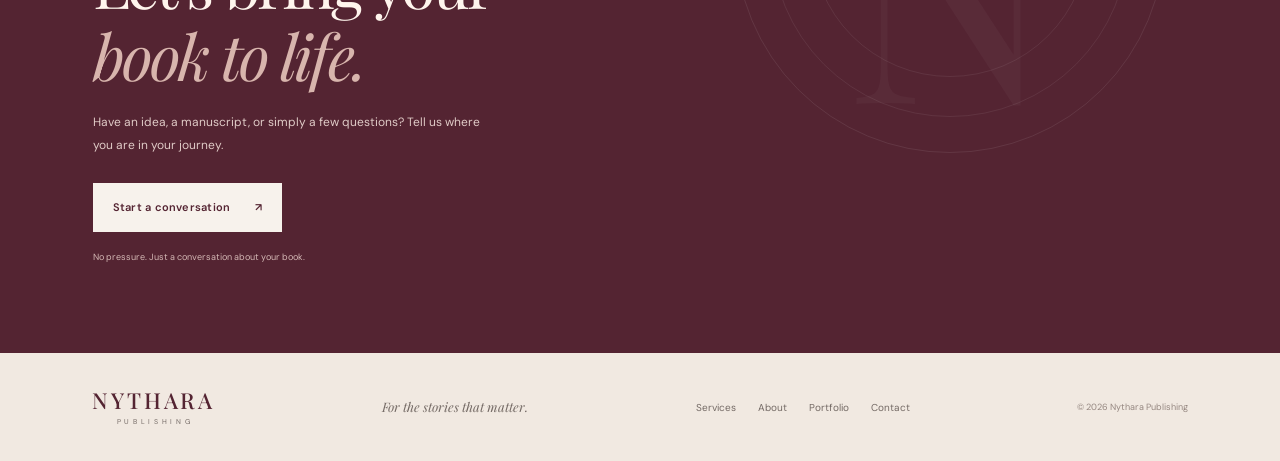
==== commit 9dff1097: "Replace illustrated homepage hero with natural editorial photography" ====
--- a/index.html
+++ b/index.html
@@ -19,7 +19,7 @@
 <nav class="main-nav" id="main-nav" aria-label="Main navigation"><a href="services.html">Services</a><a href="#approach">Our approach</a><a href="about.html">About</a><a href="portfolio.html">Portfolio</a><a class="nav-cta" href="contact.html">Discuss your book <span>↗</span></a></nav></header>
 <main id="top">
 <section class="hero section-shell"><div class="hero-copy"><p class="eyebrow"><span class="eyebrow-line"></span> YOUR STORY. BEAUTIFULLY REALIZED.</p><h1>Every great book<br>begins with <em>an idea.</em></h1><p class="hero-description">From the first draft to the finished book, we help authors turn the story in their hearts into a book they’re proud to share.</p><div class="hero-actions"><a class="button button-dark" href="#contact">Discuss your book <span>↗</span></a><a class="text-link" href="#services">Explore our services <span>→</span></a></div><div class="hero-note"><span class="note-mark">✳</span><span>Thoughtful support for every chapter of your publishing journey.</span></div></div>
-<div class="hero-art" role="img" aria-label="An editorial illustration of beautifully designed books"><div class="art-label art-label-top">A STORY TAKES SHAPE</div><div class="book-scene"><div class="book book-back"><span>THE ART OF<br>BEGINNING</span><i>NYTHARA EDITIONS</i></div><div class="book book-middle"><span>Somewhere<br>Between<br>the Lines</span><i>A NOVEL</i></div><div class="book book-front"><span>the quiet<br>things</span><i>NOTES ON LIFE</i></div><div class="leaf leaf-one"></div><div class="leaf leaf-two"></div><div class="leaf leaf-three"></div></div><div class="art-caption"><span>01 / THE BEGINNING</span><span>Every story deserves care.</span></div></div></section>
+<div class="hero-art photo-hero" role="img" aria-label="A naturally lit writer’s desk with an open manuscript, books, and warm editorial details"><div class="photo-overlay"><span>A STORY TAKES SHAPE</span><span>Every story deserves care.</span></div></div></section>
 <section class="intro-band"><div class="section-shell intro-inner"><p class="eyebrow">THE WORK BEHIND THE WORDS</p><p class="intro-statement">A good book is more than pages and ink. It’s <em>your voice,</em> shaped with care and made ready for the world.</p><p class="intro-aside">We bring creative thinking and practical publishing support together, so you can focus on the story you want to tell.</p></div></section>
 <section class="services section-shell" id="services"><div class="section-heading"><div><p class="eyebrow">HOW WE CAN HELP</p><h2>Good stories deserve<br><em>good company.</em></h2></div><p>Whether you’re starting with a blank page or preparing a finished manuscript, find the support that fits your next step.</p></div>
 <div class="service-grid"><a class="service-card" href="ghostwriting.html"><span class="service-number">01</span><span class="service-icon">✳</span><h3>Ghostwriting</h3><p>Bring your ideas, expertise, or life story into focus with writing support shaped around your voice.</p><span class="card-link">Explore the possibility <b>↗</b></span></a>
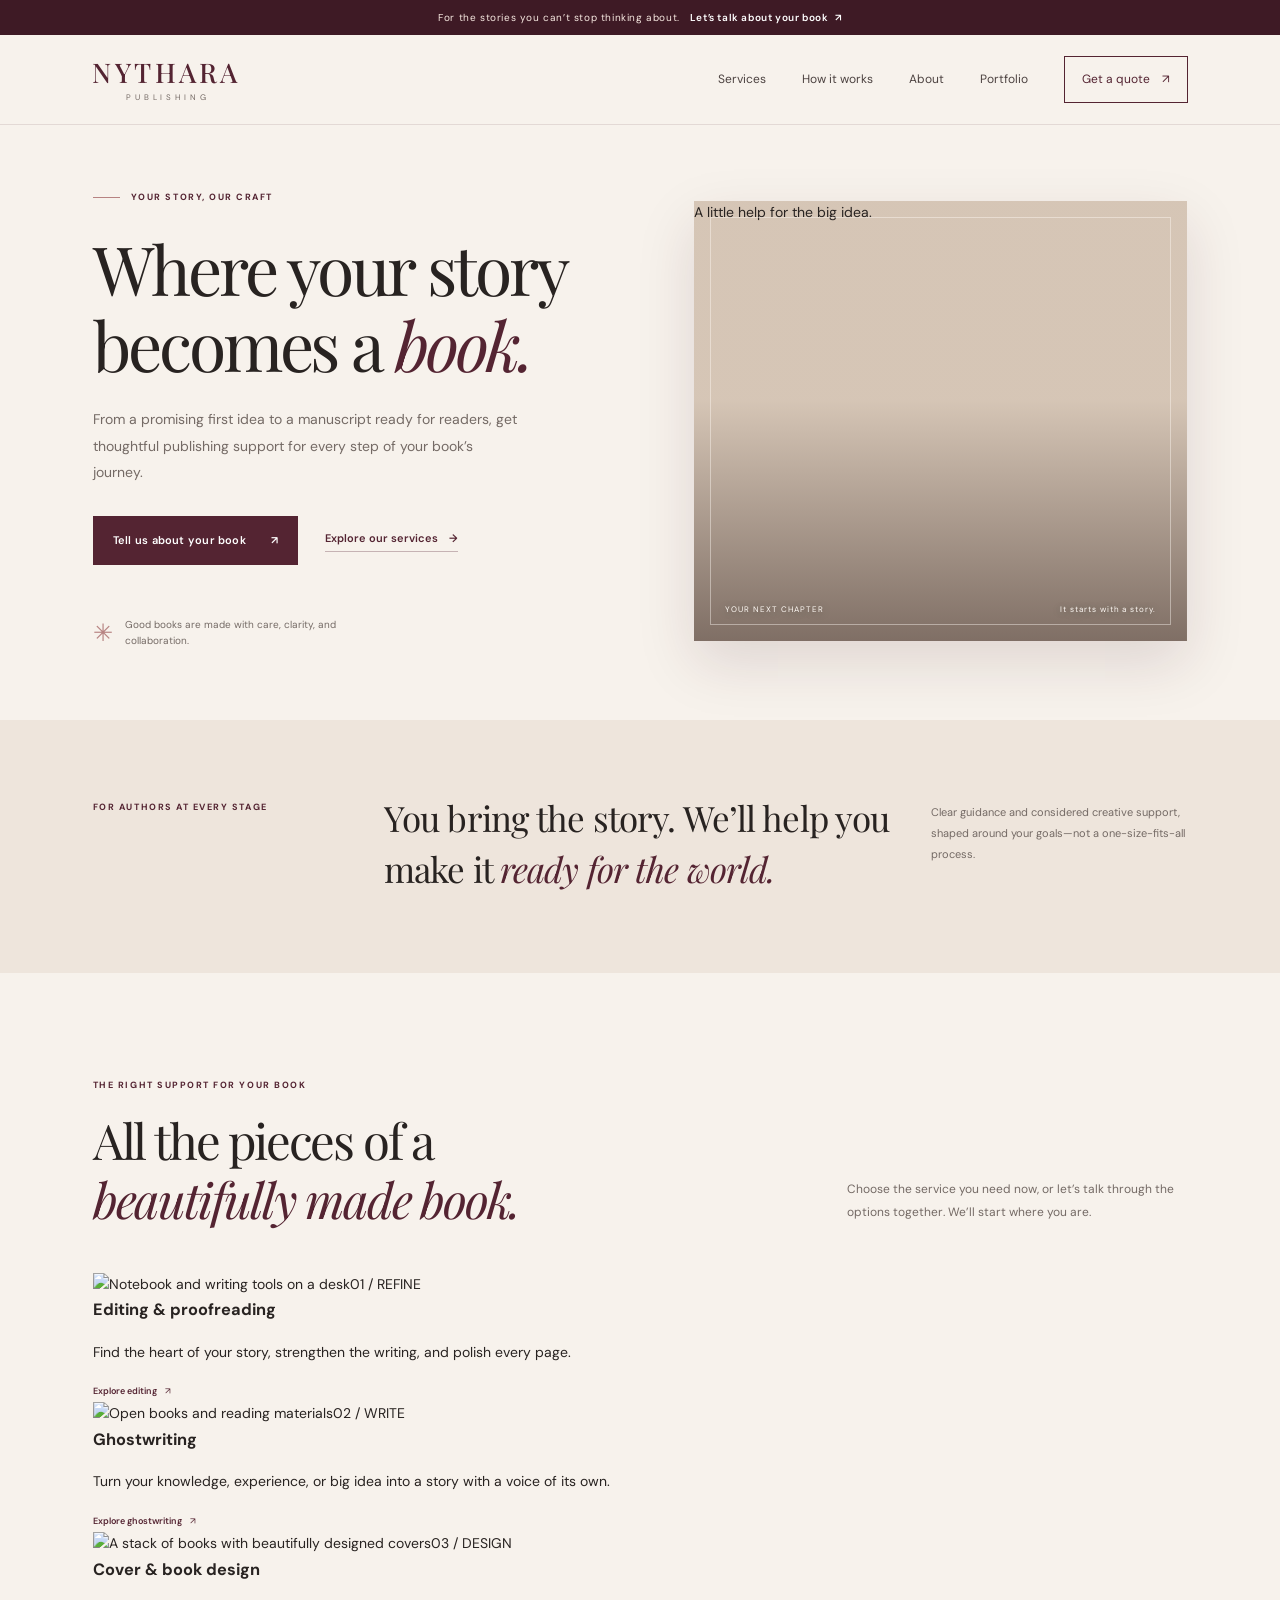
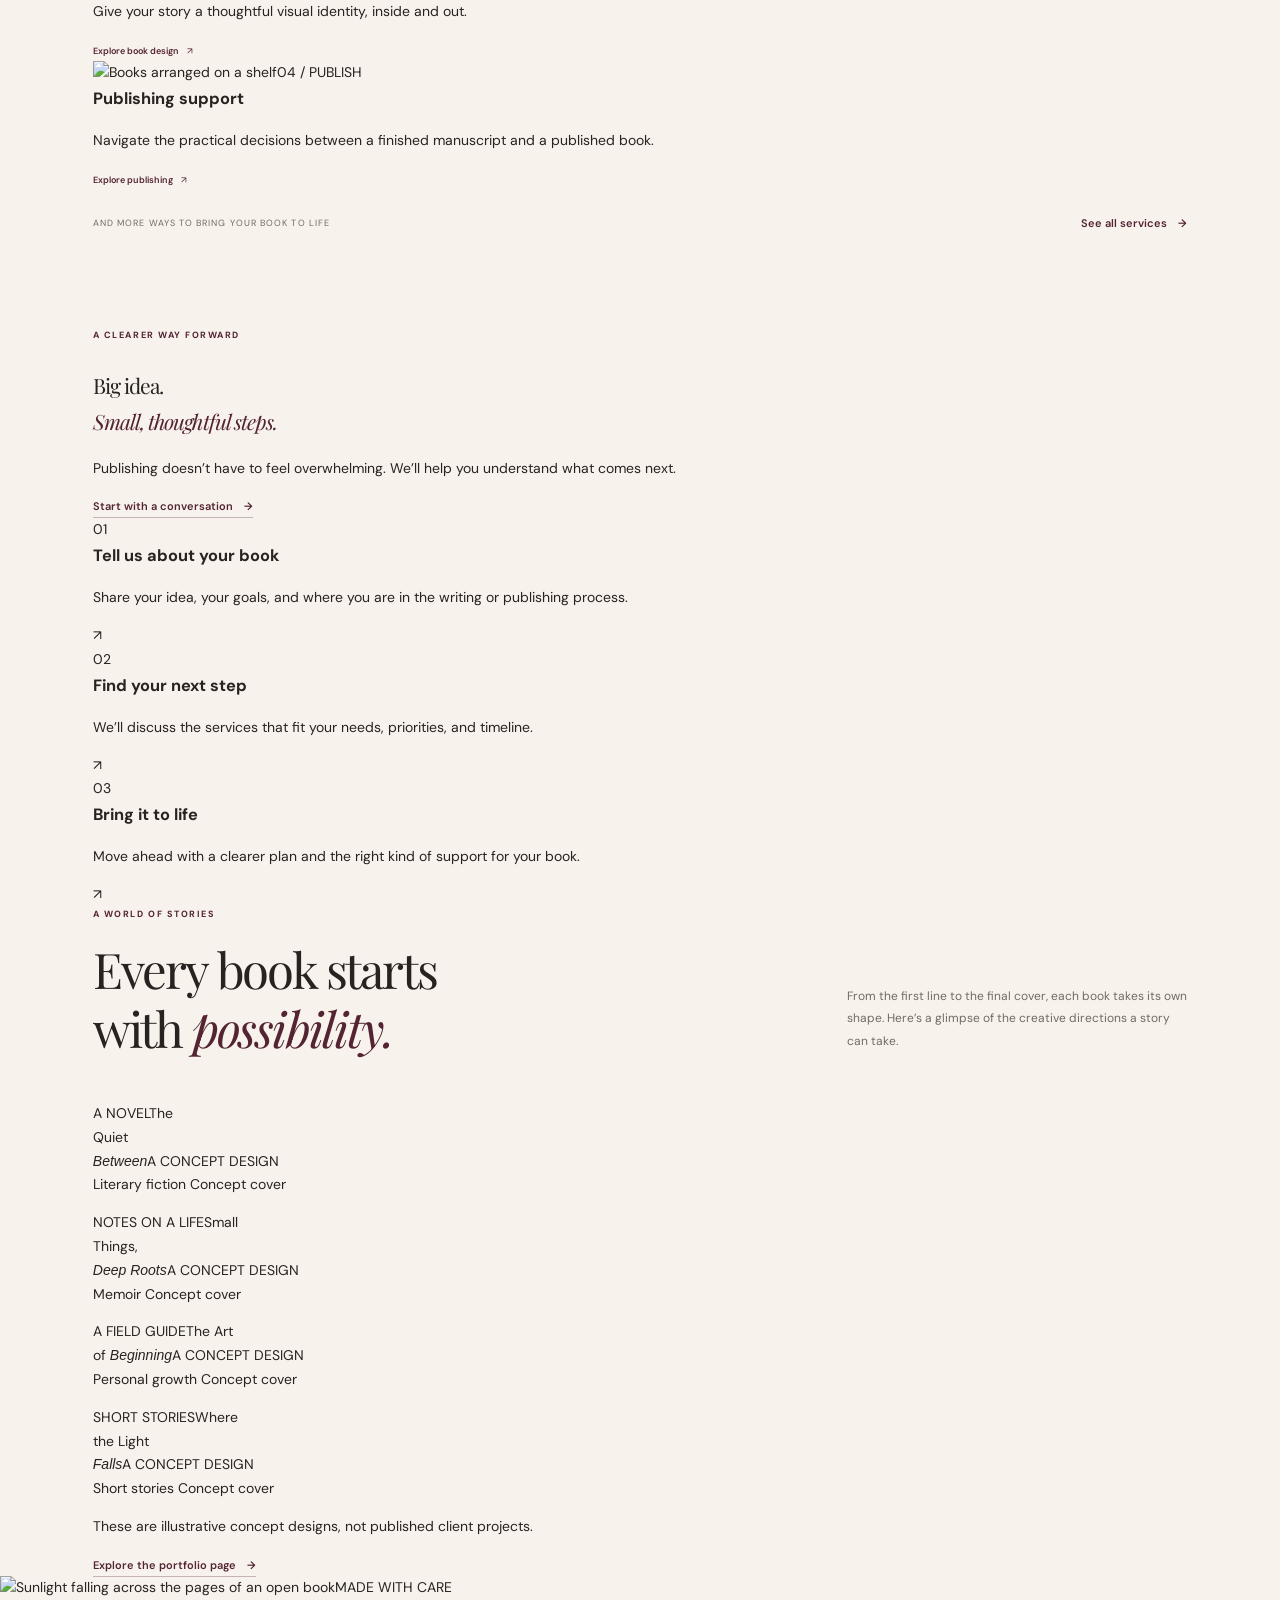
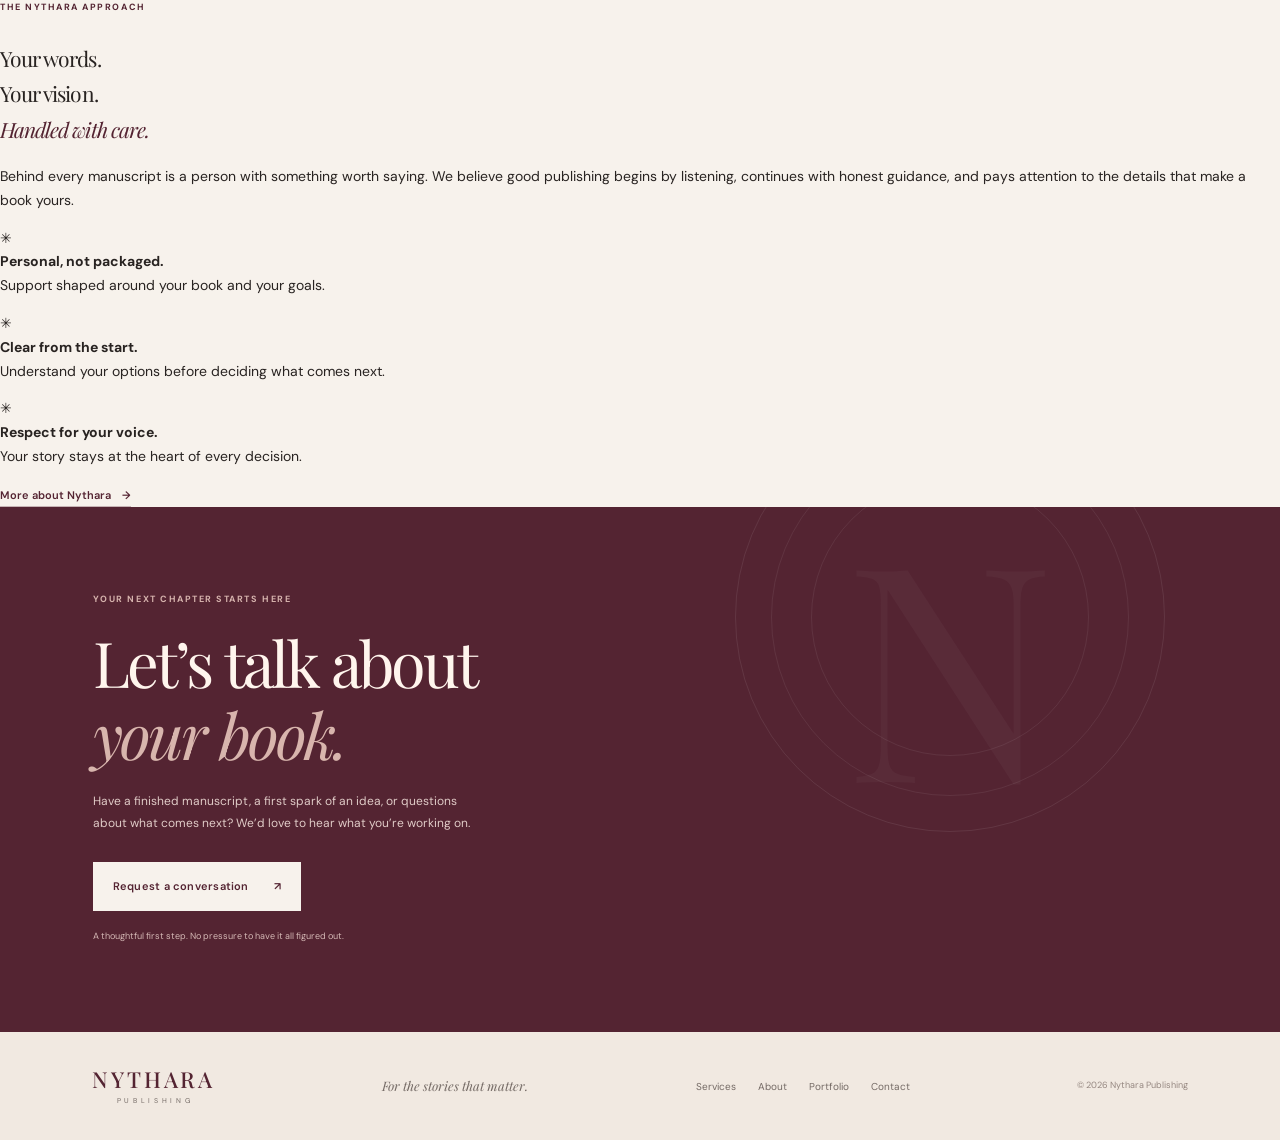
==== commit 01728bc5: "Redesign homepage with editorial publishing journey" ====
--- a/index.html
+++ b/index.html
@@ -3,32 +3,36 @@
 <head>
 <meta charset="utf-8"><meta name="viewport" content="width=device-width,initial-scale=1">
 <meta name="theme-color" content="#542432">
-<meta property="og:title" content="Nythara Publishing — Every great book begins with an idea">
-<meta property="og:description" content="Thoughtful editorial and publishing support for authors.">
+<meta property="og:title" content="Nythara Publishing — Make room for your story">
+<meta property="og:description" content="Thoughtful editorial and publishing support for authors, from first idea to finished book.">
 <meta property="og:type" content="website">
-<meta name="description" content="Thoughtful editorial and publishing support for authors. From shaping your manuscript to preparing your book for readers, Nythara Publishing helps bring your story to life.">
-<title>Nythara Publishing — Every great book begins with an idea</title>
+<meta name="description" content="Thoughtful editorial and publishing support for authors. Explore ghostwriting, editing, book design, formatting, publishing support and more with Nythara Publishing.">
+<title>Nythara Publishing — Make room for your story</title>
 <link rel="preconnect" href="https://fonts.googleapis.com"><link rel="preconnect" href="https://fonts.gstatic.com" crossorigin>
 <link href="https://fonts.googleapis.com/css2?family=DM+Sans:wght@400;500;600;700&family=Playfair+Display:ital,wght@0,400;0,500;0,600;0,700;1,400;1,500&display=swap" rel="stylesheet">
 <link rel="stylesheet" href="styles.css">
 </head>
 <body>
-<div class="announcement">For the stories you can’t stop thinking about. <a href="#contact">Let’s talk about your book <span>↗</span></a></div>
+<div class="announcement">For the stories you can’t stop thinking about. <a href="contact.html">Let’s talk about your book <span>↗</span></a></div>
 <header class="site-header"><a class="wordmark" href="#top" aria-label="Nythara Publishing home"><span class="wordmark-name">NYTHARA</span><span class="wordmark-sub">P U B L I S H I N G</span></a>
 <button class="menu-toggle" aria-label="Open navigation" aria-expanded="false" aria-controls="main-nav"><span></span><span></span></button>
-<nav class="main-nav" id="main-nav" aria-label="Main navigation"><a href="services.html">Services</a><a href="#approach">Our approach</a><a href="about.html">About</a><a href="portfolio.html">Portfolio</a><a class="nav-cta" href="contact.html">Discuss your book <span>↗</span></a></nav></header>
+<nav class="main-nav" id="main-nav" aria-label="Main navigation"><a href="services.html">Services</a><a href="#how-it-works">How it works</a><a href="about.html">About</a><a href="portfolio.html">Portfolio</a><a class="nav-cta" href="contact.html">Get a quote <span>↗</span></a></nav></header>
 <main id="top">
-<section class="hero section-shell"><div class="hero-copy"><p class="eyebrow"><span class="eyebrow-line"></span> YOUR STORY. BEAUTIFULLY REALIZED.</p><h1>Every great book<br>begins with <em>an idea.</em></h1><p class="hero-description">From the first draft to the finished book, we help authors turn the story in their hearts into a book they’re proud to share.</p><div class="hero-actions"><a class="button button-dark" href="#contact">Discuss your book <span>↗</span></a><a class="text-link" href="#services">Explore our services <span>→</span></a></div><div class="hero-note"><span class="note-mark">✳</span><span>Thoughtful support for every chapter of your publishing journey.</span></div></div>
-<div class="hero-art photo-hero" role="img" aria-label="A naturally lit writer’s desk with an open manuscript, books, and warm editorial details"><div class="photo-overlay"><span>A STORY TAKES SHAPE</span><span>Every story deserves care.</span></div></div></section>
-<section class="intro-band"><div class="section-shell intro-inner"><p class="eyebrow">THE WORK BEHIND THE WORDS</p><p class="intro-statement">A good book is more than pages and ink. It’s <em>your voice,</em> shaped with care and made ready for the world.</p><p class="intro-aside">We bring creative thinking and practical publishing support together, so you can focus on the story you want to tell.</p></div></section>
-<section class="services section-shell" id="services"><div class="section-heading"><div><p class="eyebrow">HOW WE CAN HELP</p><h2>Good stories deserve<br><em>good company.</em></h2></div><p>Whether you’re starting with a blank page or preparing a finished manuscript, find the support that fits your next step.</p></div>
-<div class="service-grid"><a class="service-card" href="ghostwriting.html"><span class="service-number">01</span><span class="service-icon">✳</span><h3>Ghostwriting</h3><p>Bring your ideas, expertise, or life story into focus with writing support shaped around your voice.</p><span class="card-link">Explore the possibility <b>↗</b></span></a>
-<a class="service-card" href="editing.html"><span class="service-number">02</span><span class="service-icon icon-type">Aa</span><h3>Editing &amp; proofreading</h3><p>Strengthen structure, refine language, and give every sentence the attention it deserves.</p><span class="card-link">Explore the possibility <b>↗</b></span></a>
-<a class="service-card" href="publishing-support.html"><span class="service-number">03</span><span class="service-icon">▤</span><h3>Publishing support</h3><p>Understand your options and move from manuscript to a polished book with a clearer plan.</p><span class="card-link">Explore the possibility <b>↗</b></span></a>
-<a class="service-card" href="book-design.html"><span class="service-number">04</span><span class="service-icon">▧</span><h3>Cover &amp; book design</h3><p>Create a considered visual identity with cover design and interior formatting for your book.</p><span class="card-link">Explore the possibility <b>↗</b></span></a></div><div class="services-foot"><span>NEED SOMETHING MORE SPECIFIC?</span><a href="#contact">Tell us what you have in mind <span>→</span></a></div></section>
-<section class="approach" id="approach"><div class="approach-art"><div class="paper-sheet"><span class="paper-kicker">A NOTE TO THE AUTHOR</span><p>“Make room for the story only you can tell.”</p><span class="paper-rule"></span><span class="paper-signature">The Nythara approach</span></div><div class="approach-stamp">MADE<br>WITH<br>CARE</div></div><div class="approach-copy"><p class="eyebrow">A MORE HUMAN PROCESS</p><h2>Your book.<br><em>Your voice.</em><br>Our care.</h2><p>Publishing can feel like a world of unfamiliar decisions. We believe the process should feel considered, collaborative, and clear from the very first conversation.</p><div class="steps"><div class="step"><span>01</span><div><h3>Start with a conversation</h3><p>Tell us about your idea, your goals, and where you are in the process.</p></div></div><div class="step"><span>02</span><div><h3>Shape a thoughtful plan</h3><p>We’ll discuss the right kind of support, priorities, and practical next steps.</p></div></div><div class="step"><span>03</span><div><h3>Bring the book to life</h3><p>Move forward with a clearer direction and care for the details that matter.</p></div></div></div><a class="text-link" href="#contact">Let’s talk about your project <span>→</span></a></div></section>
-<section class="about section-shell" id="about"><div class="about-heading"><p class="eyebrow">WHY NYTHARA</p><h2>Because the story<br>is <em>personal.</em></h2></div><div class="about-copy"><p class="about-lead">Behind every manuscript is a person with something worth saying.</p><p>Nythara Publishing is being built around a simple belief: authors deserve thoughtful guidance, honest conversations, and a process that respects both their work and their ambitions.</p><p>We’re here to help you explore the possibilities, understand the next steps, and make decisions that feel right for your book.</p><a class="text-link" href="#contact">Meet us at the beginning <span>→</span></a></div><div class="about-detail"><span class="detail-symbol">“</span><p>Good publishing starts by listening.</p><span>THE NYTHARA PRINCIPLE</span></div></section>
-<section class="contact" id="contact"><div class="contact-inner section-shell"><p class="eyebrow">THE NEXT CHAPTER STARTS HERE</p><h2>Let’s bring your<br><em>book to life.</em></h2><p>Have an idea, a manuscript, or simply a few questions? Tell us where you are in your journey.</p><a class="button button-light" href="mailto:hello@nytharapublishing.com?subject=Let's%20discuss%20my%20book">Start a conversation <span>↗</span></a><span class="contact-note">No pressure. Just a conversation about your book.</span></div><div class="contact-decoration" aria-hidden="true"><span>N</span></div></section>
+<section class="hero redesign-hero section-shell"><div class="hero-copy"><p class="eyebrow"><span class="eyebrow-line"></span> YOUR STORY, OUR CRAFT</p><h1>Where your story<br>becomes a <em>book.</em></h1><p class="hero-description">From a promising first idea to a manuscript ready for readers, get thoughtful publishing support for every step of your book’s journey.</p><div class="hero-actions"><a class="button button-dark" href="contact.html">Tell us about your book <span>↗</span></a><a class="text-link" href="#services">Explore our services <span>→</span></a></div><div class="hero-note"><span class="note-mark">✳</span><span>Good books are made with care, clarity, and collaboration.</span></div></div>
+<div class="hero-art photo-hero redesign-photo" role="img" aria-label="A calm, naturally lit writing desk with a manuscript and books"><div class="photo-overlay"><span>YOUR NEXT CHAPTER</span><span>It starts with a story.</span></div><div class="hero-photo-note">A little help for the big idea.</div></div></section>
+<section class="intro-band redesign-intro"><div class="section-shell intro-inner"><p class="eyebrow">FOR AUTHORS AT EVERY STAGE</p><p class="intro-statement">You bring the story. We’ll help you make it <em>ready for the world.</em></p><p class="intro-aside">Clear guidance and considered creative support, shaped around your goals—not a one-size-fits-all process.</p></div></section>
+<section class="services section-shell redesign-services" id="services"><div class="section-heading"><div><p class="eyebrow">THE RIGHT SUPPORT FOR YOUR BOOK</p><h2>All the pieces of a<br><em>beautifully made book.</em></h2></div><p>Choose the service you need now, or let’s talk through the options together. We’ll start where you are.</p></div>
+<div class="image-service-grid">
+<a class="image-service-card" href="editing.html"><div class="service-photo"><img src="https://images.unsplash.com/photo-1455390582262-044cdeb277a9?auto=format&fit=crop&w=900&q=85" alt="Notebook and writing tools on a desk" loading="lazy"><span class="photo-index">01 / REFINE</span></div><div class="image-service-copy"><h3>Editing &amp; proofreading</h3><p>Find the heart of your story, strengthen the writing, and polish every page.</p><span class="card-link">Explore editing <b>↗</b></span></div></a>
+<a class="image-service-card" href="ghostwriting.html"><div class="service-photo"><img src="https://images.unsplash.com/photo-1519682337058-a94d519337bc?auto=format&fit=crop&w=900&q=85" alt="Open books and reading materials" loading="lazy"><span class="photo-index">02 / WRITE</span></div><div class="image-service-copy"><h3>Ghostwriting</h3><p>Turn your knowledge, experience, or big idea into a story with a voice of its own.</p><span class="card-link">Explore ghostwriting <b>↗</b></span></div></a>
+<a class="image-service-card" href="book-design.html"><div class="service-photo"><img src="https://images.unsplash.com/photo-1544947950-fa07a98d237f?auto=format&fit=crop&w=900&q=85" alt="A stack of books with beautifully designed covers" loading="lazy"><span class="photo-index">03 / DESIGN</span></div><div class="image-service-copy"><h3>Cover &amp; book design</h3><p>Give your story a thoughtful visual identity, inside and out.</p><span class="card-link">Explore book design <b>↗</b></span></div></a>
+<a class="image-service-card" href="publishing-support.html"><div class="service-photo"><img src="https://images.unsplash.com/photo-1512820790803-83ca734da794?auto=format&fit=crop&w=900&q=85" alt="Books arranged on a shelf" loading="lazy"><span class="photo-index">04 / PUBLISH</span></div><div class="image-service-copy"><h3>Publishing support</h3><p>Navigate the practical decisions between a finished manuscript and a published book.</p><span class="card-link">Explore publishing <b>↗</b></span></div></a>
+</div>
+<div class="services-foot"><span>AND MORE WAYS TO BRING YOUR BOOK TO LIFE</span><a href="services.html">See all services <span>→</span></a></div></section>
+<section class="how-section" id="how-it-works"><div class="section-shell how-inner"><div class="how-heading"><p class="eyebrow">A CLEARER WAY FORWARD</p><h2>Big idea.<br><em>Small, thoughtful steps.</em></h2><p>Publishing doesn’t have to feel overwhelming. We’ll help you understand what comes next.</p><a class="text-link" href="contact.html">Start with a conversation <span>→</span></a></div><div class="how-steps"><article class="how-step"><span class="how-number">01</span><div><h3>Tell us about your book</h3><p>Share your idea, your goals, and where you are in the writing or publishing process.</p></div><span class="how-arrow">↗</span></article><article class="how-step"><span class="how-number">02</span><div><h3>Find your next step</h3><p>We’ll discuss the services that fit your needs, priorities, and timeline.</p></div><span class="how-arrow">↗</span></article><article class="how-step"><span class="how-number">03</span><div><h3>Bring it to life</h3><p>Move ahead with a clearer plan and the right kind of support for your book.</p></div><span class="how-arrow">↗</span></article></div></div></section>
+<section class="showcase-section"><div class="section-shell"><div class="section-heading showcase-heading"><div><p class="eyebrow">A WORLD OF STORIES</p><h2>Every book starts<br>with <em>possibility.</em></h2></div><p>From the first line to the final cover, each book takes its own shape. Here’s a glimpse of the creative directions a story can take.</p></div><div class="concept-gallery" aria-label="Illustrative book cover concepts"><article class="concept-card"><div class="concept-cover cover-one"><span class="cover-top">A NOVEL</span><span class="cover-title">The<br>Quiet<br><em>Between</em></span><span class="cover-author">A CONCEPT DESIGN</span></div><p>Literary fiction <span>Concept cover</span></p></article><article class="concept-card"><div class="concept-cover cover-two"><span class="cover-top">NOTES ON A LIFE</span><span class="cover-title">Small<br>Things,<br><em>Deep Roots</em></span><span class="cover-author">A CONCEPT DESIGN</span></div><p>Memoir <span>Concept cover</span></p></article><article class="concept-card"><div class="concept-cover cover-three"><span class="cover-top">A FIELD GUIDE</span><span class="cover-title">The Art<br>of <em>Beginning</em></span><span class="cover-author">A CONCEPT DESIGN</span></div><p>Personal growth <span>Concept cover</span></p></article><article class="concept-card"><div class="concept-cover cover-four"><span class="cover-top">SHORT STORIES</span><span class="cover-title">Where<br>the Light<br><em>Falls</em></span><span class="cover-author">A CONCEPT DESIGN</span></div><p>Short stories <span>Concept cover</span></p></article></div><p class="gallery-note">These are illustrative concept designs, not published client projects.</p><div class="showcase-link"><a class="text-link" href="portfolio.html">Explore the portfolio page <span>→</span></a></div></div></section>
+<section class="promise-section"><div class="promise-art"><img src="https://images.unsplash.com/photo-1513001900722-370f803f498d?auto=format&fit=crop&w=1200&q=85" alt="Sunlight falling across the pages of an open book" loading="lazy"><span class="promise-image-label">MADE WITH CARE</span></div><div class="promise-copy"><p class="eyebrow">THE NYTHARA APPROACH</p><h2>Your words.<br>Your vision.<br><em>Handled with care.</em></h2><p>Behind every manuscript is a person with something worth saying. We believe good publishing begins by listening, continues with honest guidance, and pays attention to the details that make a book yours.</p><div class="promise-points"><div><span>✳</span><p><strong>Personal, not packaged.</strong><br>Support shaped around your book and your goals.</p></div><div><span>✳</span><p><strong>Clear from the start.</strong><br>Understand your options before deciding what comes next.</p></div><div><span>✳</span><p><strong>Respect for your voice.</strong><br>Your story stays at the heart of every decision.</p></div></div><a class="text-link" href="about.html">More about Nythara <span>→</span></a></div></section>
+<section class="contact redesign-contact" id="contact"><div class="contact-inner section-shell"><p class="eyebrow">YOUR NEXT CHAPTER STARTS HERE</p><h2>Let’s talk about<br><em>your book.</em></h2><p>Have a finished manuscript, a first spark of an idea, or questions about what comes next? We’d love to hear what you’re working on.</p><a class="button button-light" href="mailto:hello@nytharapublishing.com?subject=Let's%20discuss%20my%20book">Request a conversation <span>↗</span></a><span class="contact-note">A thoughtful first step. No pressure to have it all figured out.</span></div><div class="contact-decoration" aria-hidden="true"><span>N</span></div></section>
 </main>
 <footer class="site-footer"><a class="wordmark footer-wordmark" href="#top"><span class="wordmark-name">NYTHARA</span><span class="wordmark-sub">P U B L I S H I N G</span></a><p>For the stories that matter.</p><div class="footer-links"><a href="services.html">Services</a><a href="about.html">About</a><a href="portfolio.html">Portfolio</a><a href="contact.html">Contact</a></div><span class="copyright">© <span id="year">2026</span> Nythara Publishing</span></footer>
 <script src="script.js"></script>
--- a/styles.css
+++ b/styles.css
@@ -2,3 +2,11 @@
 *{box-sizing:border-box}html{scroll-behavior:smooth;scroll-padding-top:95px}body{margin:0;background:var(--cream);color:var(--ink);font-family:var(--sans);font-size:14px;line-height:1.7;-webkit-font-smoothing:antialiased}a{color:inherit;text-decoration:none}button{font:inherit}.announcement{min-height:35px;display:flex;align-items:center;justify-content:center;gap:10px;padding:7px 18px;background:var(--wine-dark);color:#f8eae2;font-size:10px;letter-spacing:.06em;text-align:center}.announcement a{color:#fff;font-weight:600}.announcement a span{padding-left:4px}.site-header{height:90px;padding:0 7.2%;display:flex;align-items:center;justify-content:space-between;border-bottom:1px solid rgba(84,36,50,.12);position:relative;z-index:5;background:var(--cream)}.wordmark{display:flex;flex-direction:column;align-items:center;line-height:1}.wordmark-name{font-family:var(--serif);font-size:27px;letter-spacing:.13em;color:var(--wine);font-weight:500}.wordmark-sub{font-size:8px;letter-spacing:.12em;margin-top:7px;color:var(--muted)}.main-nav{display:flex;align-items:center;gap:36px;font-size:12px;color:#4c4240}.main-nav>a:not(.nav-cta):hover,.footer-links a:hover{color:var(--rose)}.nav-cta{border:1px solid var(--wine);padding:12px 17px;color:var(--wine);transition:.2s}.nav-cta:hover{background:var(--wine);color:white}.nav-cta span{margin-left:9px}.menu-toggle{display:none}.section-shell{width:min(1120px,85.5%);margin-inline:auto}.hero{min-height:580px;display:grid;grid-template-columns:1fr .92fr;gap:6%;align-items:center;padding-top:65px;padding-bottom:68px}.eyebrow{font-size:9px;font-weight:700;letter-spacing:.17em;color:var(--wine);margin:0 0 25px;display:flex;align-items:center;gap:11px}.eyebrow-line{display:inline-block;width:27px;height:1px;background:var(--rose)}h1,h2,h3,p{margin-top:0}h1,h2{font-family:var(--serif);font-weight:400;letter-spacing:-.045em}h1{font-size:clamp(42px,5.3vw,68px);line-height:1.12;margin-bottom:24px}h1 em,h2 em,.intro-statement em{color:var(--wine);font-weight:400} .hero-description{max-width:430px;font-size:14px;color:var(--muted);line-height:1.9;margin-bottom:30px}.hero-actions{display:flex;align-items:center;gap:27px;flex-wrap:wrap}.button{display:inline-flex;align-items:center;justify-content:center;gap:25px;padding:15px 20px;font-size:11px;font-weight:600;letter-spacing:.02em;transition:transform .2s,background .2s}.button:hover{transform:translateY(-2px)}.button-dark{background:var(--wine);color:white}.button-dark:hover{background:var(--wine-dark)}.text-link{font-size:11px;font-weight:600;color:var(--wine);border-bottom:1px solid rgba(84,36,50,.3);padding-bottom:4px}.text-link span{margin-left:8px}.hero-note{display:flex;align-items:center;gap:12px;max-width:300px;margin-top:49px;color:var(--muted);font-size:10px;line-height:1.6}.note-mark{font-size:24px;color:var(--rose)}.hero-art{height:440px;position:relative;background:#e8dcd0;overflow:hidden;isolation:isolate}.hero-art:before{content:"";position:absolute;inset:18px;border:1px solid rgba(84,36,50,.16);z-index:-1}.art-label{position:absolute;top:32px;left:32px;font-size:8px;letter-spacing:.16em;color:var(--wine)}.book-scene{position:absolute;inset:45px 0 40px;display:flex;align-items:center;justify-content:center;perspective:900px}.book{position:absolute;display:flex;flex-direction:column;justify-content:space-between;padding:22px 15px 17px;box-shadow:9px 12px 20px #49322d2b;border:1px solid #fff3;transform-style:preserve-3d}.book span{font-family:var(--serif);line-height:1.22}.book i{font-style:normal;font-size:6px;letter-spacing:.15em}.book-back{width:140px;height:235px;background:#a77c72;color:#fff0dc;left:23%;top:19%;transform:rotate(-12deg);padding:21px 14px}.book-back span{font-size:17px}.book-middle{width:150px;height:255px;background:#d4bca0;color:#54352e;left:43%;top:15%;transform:rotate(8deg);padding:22px 15px}.book-middle span{font-size:22px}.book-front{width:155px;height:270px;background:#542432;color:#f7e8d8;left:33%;top:23%;transform:rotate(-2deg);padding:24px 17px}.book-front span{font-size:28px}.book-front i{border-top:1px solid #e8c8b5;padding-top:9px}.leaf{position:absolute;width:85px;height:27px;border-radius:100% 0 100% 0;background:#74816a;z-index:2;transform-origin:right center;opacity:.9}.leaf-one{right:8%;top:24%;transform:rotate(-25deg)}.leaf-two{right:5%;top:34%;transform:rotate(25deg) scale(.8);background:#9b9a78}.leaf-three{right:12%;top:15%;transform:rotate(-60deg) scale(.7);background:#5b705d}.art-caption{position:absolute;bottom:23px;left:31px;right:31px;display:flex;justify-content:space-between;font-size:8px;letter-spacing:.08em;color:#6e5148}.intro-band{background:#eee5dc;padding:73px 0 78px}.intro-inner{display:grid;grid-template-columns:1fr 2fr 1fr;gap:35px;align-items:start}.intro-inner .eyebrow{margin:7px 0}.intro-statement{font-family:var(--serif);font-size:clamp(24px,2.8vw,35px);line-height:1.45;letter-spacing:-.025em;margin:0}.intro-aside{font-size:11px;line-height:1.9;color:var(--muted);margin:9px 0 0}.services{padding-top:105px;padding-bottom:95px}.section-heading{display:flex;justify-content:space-between;align-items:end;gap:35px;margin-bottom:44px}.section-heading .eyebrow{margin-bottom:18px}.section-heading h2,.about h2{font-size:clamp(36px,4vw,49px);line-height:1.2;margin:0}.section-heading>p{max-width:340px;color:var(--muted);font-size:12px;line-height:1.9;margin:0 0 5px}.service-grid{display:grid;grid-template-columns:repeat(4,1fr);border-top:1px solid var(--line);border-bottom:1px solid var(--line)}.service-card{position:relative;min-height:290px;padding:27px 22px 25px 0;border-right:1px solid var(--line);display:flex;flex-direction:column;transition:background .2s,padding .2s}.service-card:not(:first-child){padding-left:22px}.service-card:last-child{border-right:0}.service-card:hover{background:#f0e7df}.service-number{font-size:9px;letter-spacing:.1em;color:#a69a92}.service-icon{font-family:var(--serif);font-size:30px;color:var(--rose);margin:20px 0 14px;height:36px}.icon-type{font-size:26px}.service-card h3{font-family:var(--serif);font-size:19px;font-weight:500;margin:0 0 10px;letter-spacing:-.02em}.service-card p{font-size:11px;line-height:1.9;color:var(--muted);margin-bottom:23px}.card-link{font-size:9px;font-weight:600;color:var(--wine);margin-top:auto}.card-link b{font-weight:400;margin-left:6px}.services-foot{display:flex;justify-content:space-between;align-items:center;padding-top:23px;font-size:9px;letter-spacing:.12em;color:var(--muted)}.services-foot a{color:var(--wine);font-size:11px;letter-spacing:0;font-weight:600}.services-foot a span{margin-left:8px}.approach{display:grid;grid-template-columns:1fr 1fr;background:#e9ded4;min-height:620px}.approach-art{position:relative;display:flex;align-items:center;justify-content:center;overflow:hidden;background:linear-gradient(145deg,#d8c5b4,#e8dcd0)}.approach-art:before,.approach-art:after{content:"";position:absolute;width:250px;height:250px;border:1px solid #9c7c7040;border-radius:50%}.approach-art:after{width:330px;height:330px}.paper-sheet{width:min(300px,62%);min-height:365px;padding:40px 32px;background:#fbf5ec;box-shadow:15px 20px 40px #573b3124;transform:rotate(-5deg);display:flex;flex-direction:column;z-index:1}.paper-kicker{font-size:8px;letter-spacing:.14em;color:var(--rose)}.paper-sheet p{font-family:var(--serif);font-size:29px;line-height:1.45;color:var(--wine);margin:auto 0}.paper-rule{width:40px;height:1px;background:var(--rose);margin-bottom:14px}.paper-signature{font-family:var(--serif);font-style:italic;color:#85726a;font-size:12px}.approach-stamp{position:absolute;bottom:15%;right:15%;border:1px solid var(--wine);border-radius:50%;width:85px;height:85px;display:grid;place-content:center;text-align:center;font-size:8px;line-height:1.4;letter-spacing:.13em;color:var(--wine);transform:rotate(12deg);z-index:2}.approach-copy{padding:87px max(9%,calc((100vw - 1120px)/2)) 80px 10%;max-width:700px}.approach-copy .eyebrow{margin-bottom:18px}.approach-copy h2{font-size:clamp(42px,4.5vw,57px);line-height:1.14;margin-bottom:24px}.approach-copy>p:not(.eyebrow){font-size:12px;line-height:1.95;color:var(--muted);max-width:420px}.steps{margin:30px 0 27px}.step{display:grid;grid-template-columns:30px 1fr;gap:13px;padding:15px 0;border-bottom:1px solid #d5c6bb}.step>span{font-size:9px;color:var(--rose);padding-top:2px}.step h3{font-size:12px;font-weight:600;margin:0 0 3px}.step p{font-size:10px;color:var(--muted);margin:0;line-height:1.7}.about{display:grid;grid-template-columns:1fr 1.2fr .7fr;gap:7%;padding-top:105px;padding-bottom:105px;align-items:center}.about-heading .eyebrow{margin-bottom:18px}.about-copy p{font-size:11px;line-height:1.95;color:var(--muted)}.about-copy .about-lead{font-family:var(--serif);font-size:22px;line-height:1.5;color:var(--ink);margin-bottom:18px}.about-copy .text-link{display:inline-block;margin-top:9px}.about-detail{border-left:1px solid var(--line);padding-left:25px}.detail-symbol{font-family:var(--serif);font-size:50px;color:var(--rose);line-height:1}.about-detail p{font-family:var(--serif);font-size:20px;line-height:1.5;color:var(--wine);margin:10px 0 20px}.about-detail>span:last-child{font-size:8px;letter-spacing:.13em;color:var(--muted)}.contact{position:relative;overflow:hidden;background:var(--wine);color:#fff5ed;padding:85px 0 88px}.contact-inner{position:relative;z-index:1}.contact .eyebrow{color:#d6b3ad;margin-bottom:20px}.contact h2{font-size:clamp(45px,5vw,63px);line-height:1.14;margin-bottom:19px}.contact h2 em{color:#d8b5ad}.contact-inner>p:not(.eyebrow){font-size:12px;color:#e0cbc7;max-width:400px;line-height:1.9;margin-bottom:27px}.button-light{background:var(--cream);color:var(--wine)}.button-light:hover{background:white}.contact-note{display:block;font-size:9px;color:#d4b8b5;margin-top:18px}.contact-decoration{position:absolute;right:9%;top:-105px;width:430px;height:430px;border:1px solid #ffffff15;border-radius:50%;display:grid;place-items:center}.contact-decoration:before,.contact-decoration:after{content:"";position:absolute;border:1px solid #ffffff12;border-radius:50%;inset:35px}.contact-decoration:after{inset:75px}.contact-decoration span{font-family:var(--serif);font-size:300px;color:#ffffff08}.site-footer{padding:36px 7.2%;display:flex;align-items:center;justify-content:space-between;gap:25px;background:#f1e9e1}.footer-wordmark .wordmark-name{font-size:22px}.footer-wordmark .wordmark-sub{font-size:7px}.site-footer>p{font-family:var(--serif);font-style:italic;color:var(--muted);font-size:13px;margin:0}.footer-links{display:flex;gap:22px;font-size:10px;color:var(--muted)}.copyright{font-size:9px;color:#958780}
 @media(min-width:1400px){.hero{min-height:640px}.hero-art{height:470px}}@media(max-width:900px){.site-header{padding-inline:5%;}.main-nav{gap:20px}.section-shell{width:88%}.hero{gap:4%;grid-template-columns:1fr .9fr}.hero-art{height:390px}.book-back{left:17%}.book-middle{left:39%}.book-front{left:28%}.intro-inner{grid-template-columns:1fr 2fr;gap:20px}.intro-aside{grid-column:2;max-width:420px}.service-grid{grid-template-columns:repeat(2,1fr)}.service-card:nth-child(2){border-right:0}.service-card:nth-child(1),.service-card:nth-child(2){border-bottom:1px solid var(--line)}.service-card:nth-child(3){padding-left:0}.approach-copy{padding:70px 8%}.about{grid-template-columns:1fr 1.2fr;gap:35px}.about-detail{grid-column:2;max-width:300px}.site-footer{flex-wrap:wrap}.contact-decoration{right:-170px}}
 @media(max-width:640px){.announcement{font-size:9px;gap:5px;flex-wrap:wrap}.site-header{height:76px;padding-inline:6%}.wordmark-name{font-size:23px}.menu-toggle{display:flex;flex-direction:column;gap:5px;border:0;background:transparent;padding:10px;cursor:pointer}.menu-toggle span{width:23px;height:1px;background:var(--wine);display:block}.main-nav{display:none;position:absolute;top:75px;left:0;right:0;background:var(--cream);padding:22px 6% 28px;box-shadow:0 12px 18px #3e1a2510;flex-direction:column;align-items:stretch;gap:19px}.main-nav.is-open{display:flex}.main-nav a{padding:7px 0}.main-nav .nav-cta{padding:12px 15px;text-align:center}.section-shell{width:88%}.hero{display:flex;flex-direction:column;align-items:stretch;padding-top:55px;padding-bottom:55px;gap:38px}.hero-copy{order:1}.hero-art{order:2;height:365px}.hero h1{font-size:clamp(42px,11vw,58px)}.hero-description{font-size:13px}.hero-actions{gap:19px}.hero-note{margin-top:30px}.book-back{left:18%;width:115px;height:205px}.book-middle{left:40%;width:125px;height:225px}.book-front{left:30%;width:135px;height:240px}.book-front span{font-size:24px}.art-caption{left:22px;right:22px;font-size:7px}.intro-band{padding:50px 0}.intro-inner{display:block}.intro-inner .eyebrow{margin-bottom:20px}.intro-statement{font-size:28px}.intro-aside{margin-top:17px}.services{padding-top:68px;padding-bottom:65px}.section-heading{display:block;margin-bottom:29px}.section-heading h2,.about h2{font-size:39px}.section-heading>p{margin-top:18px}.service-card{min-height:280px;padding:20px 14px 20px 0}.service-card:not(:first-child){padding-left:14px}.service-card:nth-child(3){padding-left:0}.service-card h3{font-size:17px}.service-card p{font-size:10px}.service-icon{margin:14px 0 10px}.services-foot{align-items:flex-start;gap:15px;flex-direction:column}.approach{grid-template-columns:1fr}.approach-art{min-height:390px}.paper-sheet{width:250px;min-height:310px;padding:31px 27px}.paper-sheet p{font-size:26px}.approach-stamp{right:11%;bottom:10%}.approach-copy{padding:58px 6% 65px}.approach-copy h2{font-size:47px}.about{grid-template-columns:1fr;gap:25px;padding-top:70px;padding-bottom:70px}.about-detail{grid-column:auto;max-width:none;margin-top:10px}.about-copy .about-lead{font-size:23px}.contact{padding:65px 0}.contact h2{font-size:48px}.contact-decoration{right:-280px;top:-70px}.site-footer{padding:30px 6%;display:grid;grid-template-columns:1fr 1fr;gap:22px}.site-footer>p{font-size:12px;text-align:right}.footer-links{grid-column:1;gap:16px}.copyright{grid-column:2;text-align:right;align-self:center}.footer-wordmark{align-items:flex-start}.footer-wordmark .wordmark-sub{font-size:6px}}@media(prefers-reduced-motion:reduce){html{scroll-behavior:auto}*,*:before,*:after{transition:none!important}}
+
+/* Natural editorial photography refresh */
+.hero-art.photo-hero{background-color:#d9c9b9;background-image:linear-gradient(180deg,rgba(45,28,24,.02) 45%,rgba(45,28,24,.52) 100%),url('https://images.unsplash.com/photo-1455390582262-044cdead277a?auto=format&fit=crop&w=1400&q=85');background-size:cover;background-position:center 54%;box-shadow:0 22px 55px rgba(62,26,37,.13);}
+.hero-art.photo-hero:before{border-color:rgba(255,250,245,.42);inset:16px;z-index:1;pointer-events:none}
+.photo-overlay{position:absolute;left:31px;right:31px;bottom:24px;display:flex;justify-content:space-between;gap:15px;align-items:end;color:#fffaf5;font-size:8px;letter-spacing:.12em;text-shadow:0 1px 8px rgba(0,0,0,.35)}
+.approach-art{background-image:linear-gradient(0deg,rgba(62,26,37,.12),rgba(62,26,37,.03)),url('https://images.unsplash.com/photo-1512820790803-83ca734da794?auto=format&fit=crop&w=1200&q=85');background-size:cover;background-position:center;}
+.approach-art:before,.approach-art:after,.paper-sheet,.approach-stamp{display:none}
+@media(max-width:640px){.hero-art.photo-hero{height:365px;background-position:center}.photo-overlay{left:23px;right:23px;font-size:7px}.approach-art{min-height:350px}}
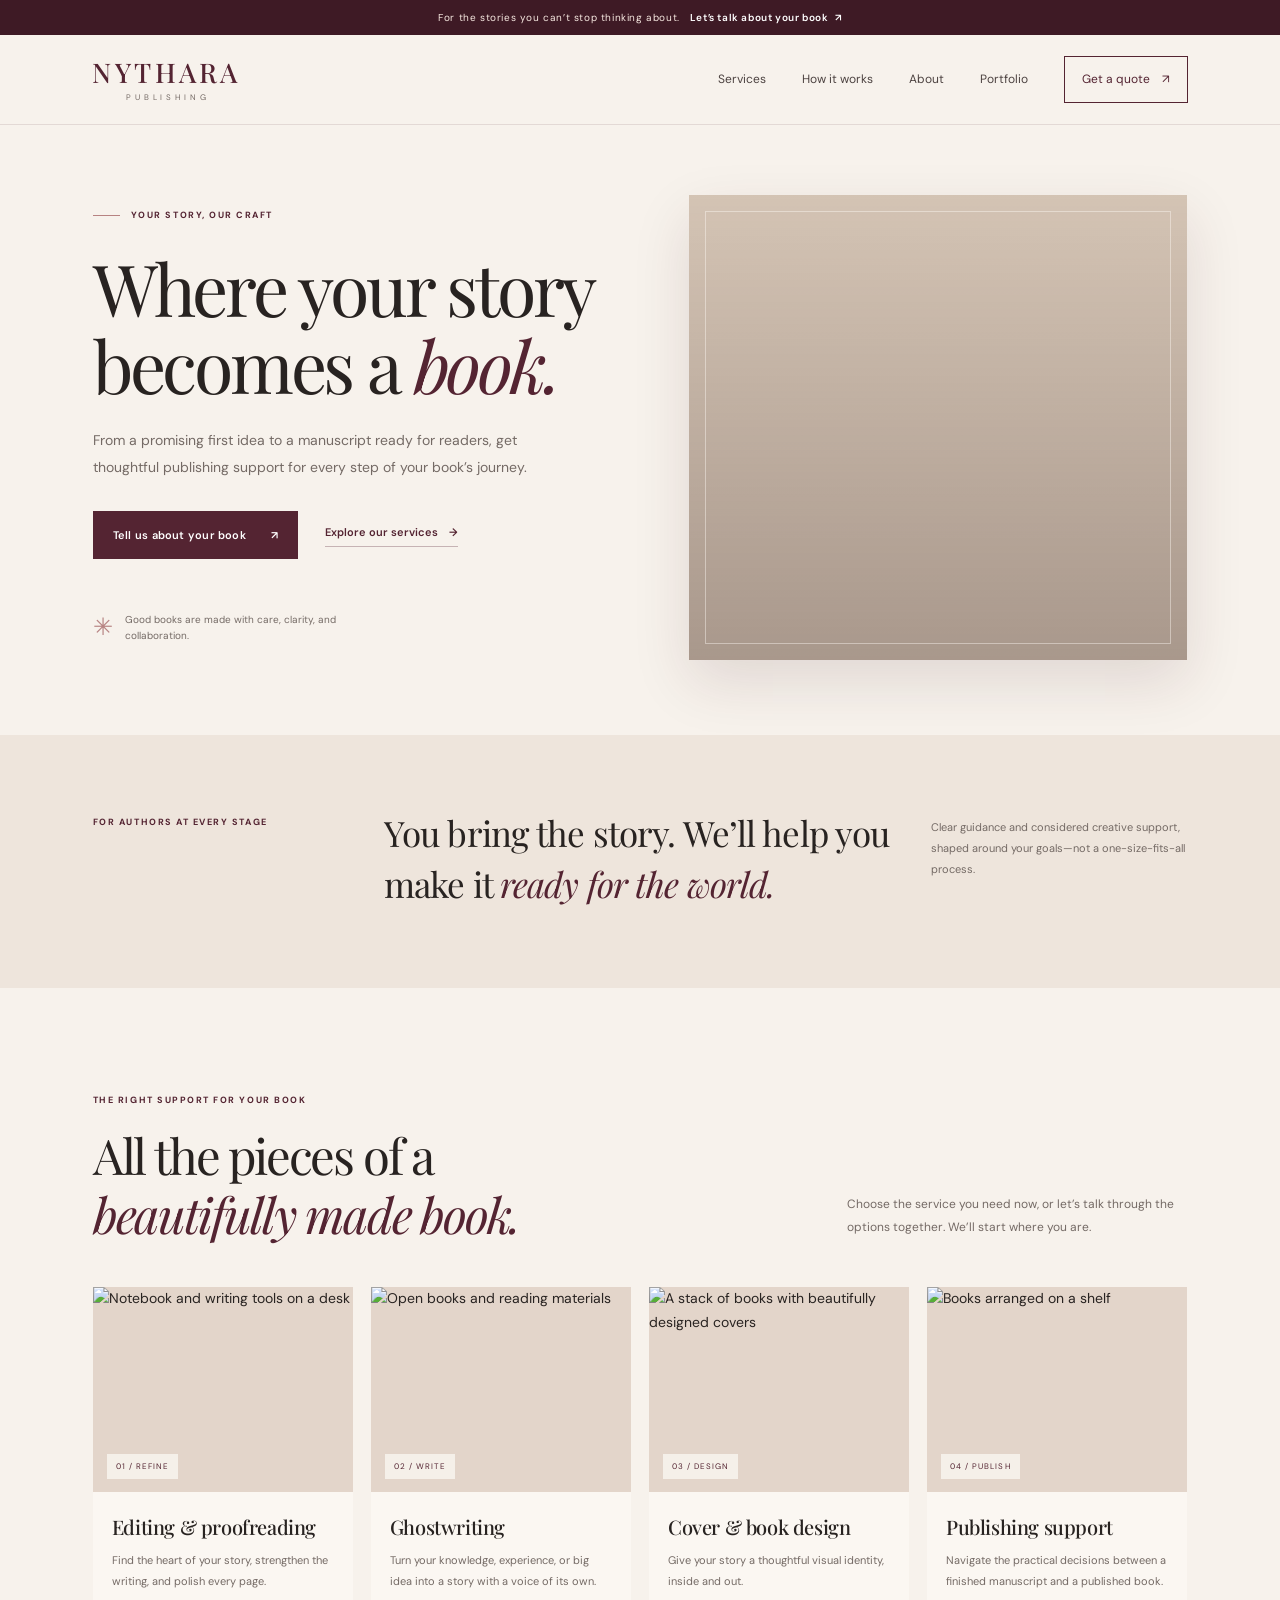
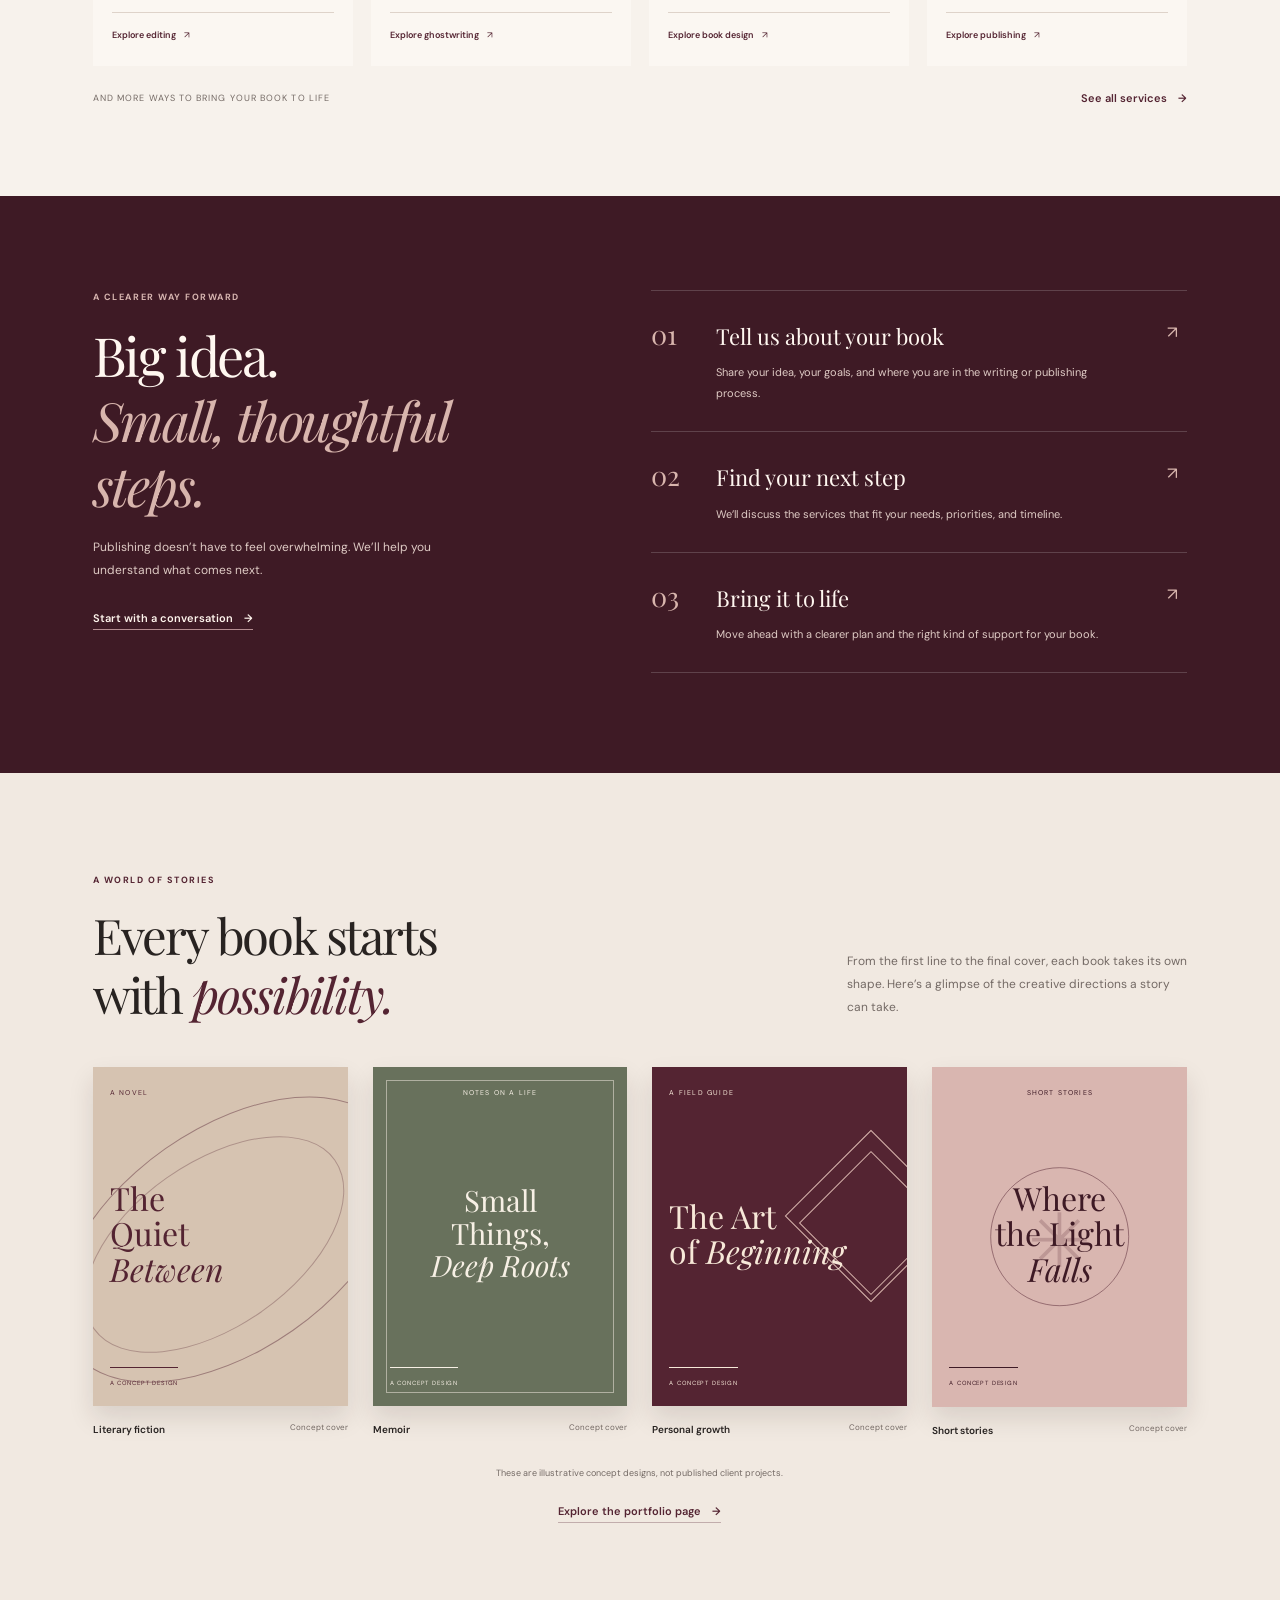
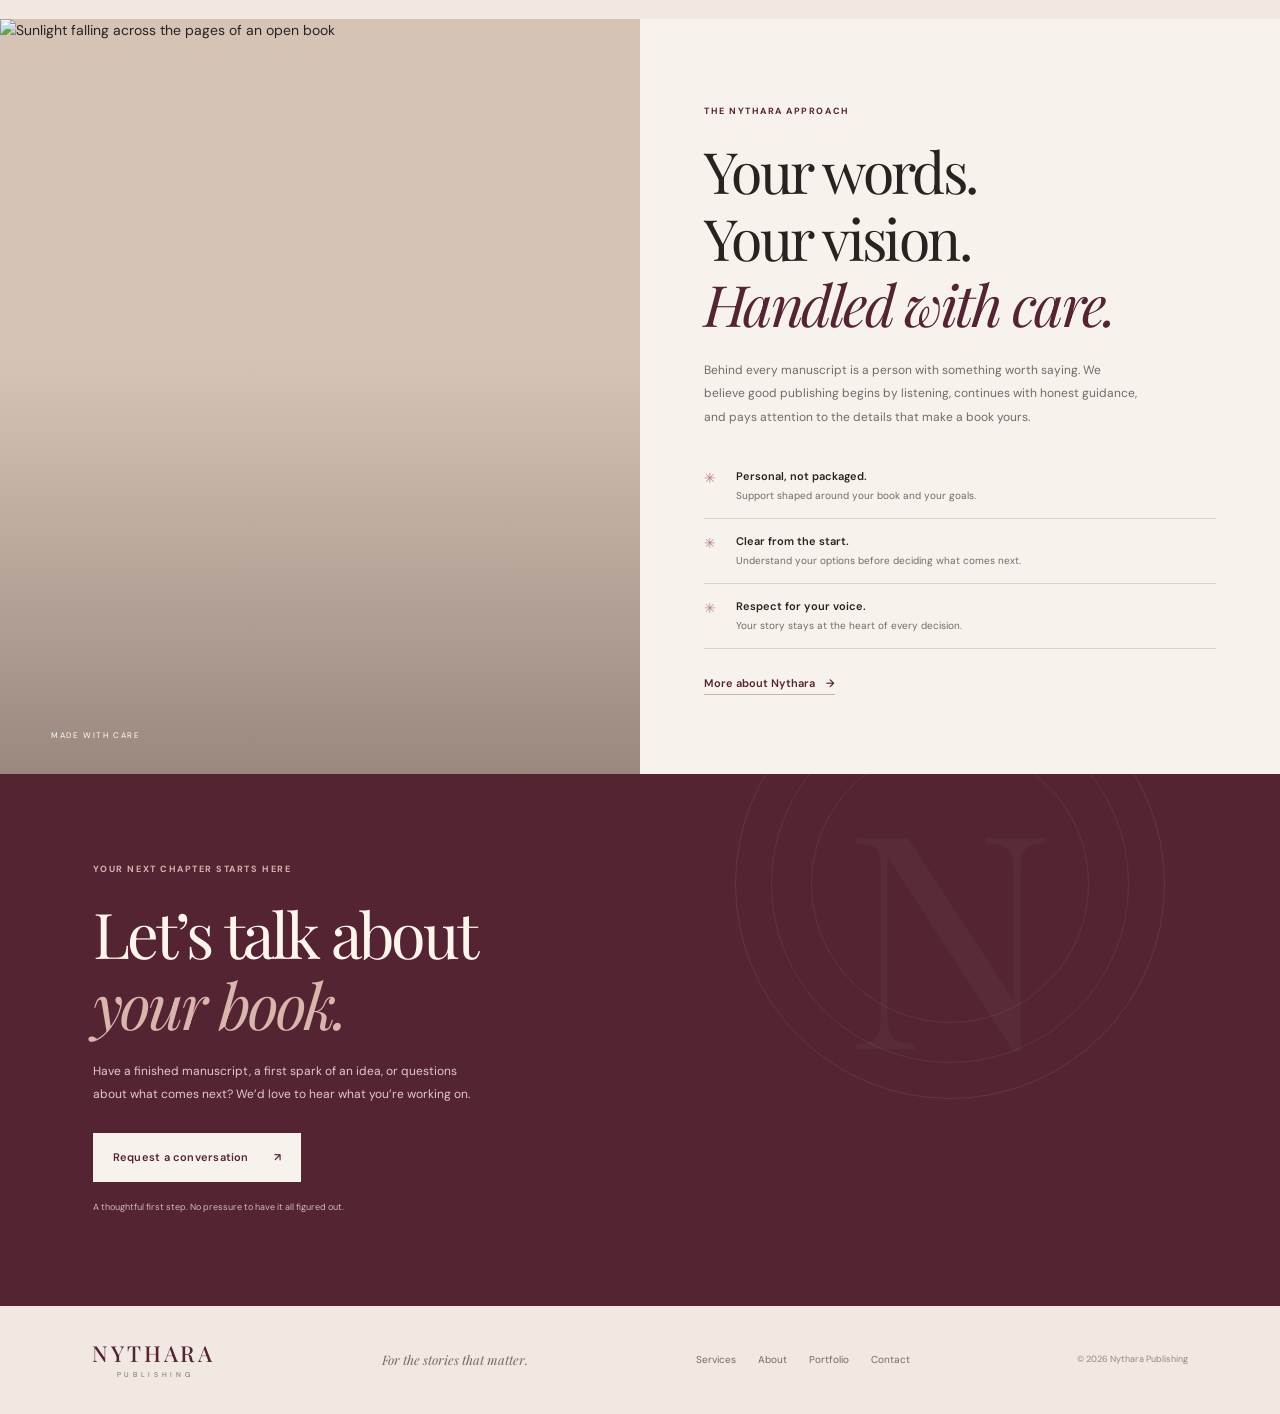
==== commit 44c4db28: "Remove text overlays from homepage hero image" ====
--- a/index.html
+++ b/index.html
@@ -19,7 +19,7 @@
 <nav class="main-nav" id="main-nav" aria-label="Main navigation"><a href="services.html">Services</a><a href="#how-it-works">How it works</a><a href="about.html">About</a><a href="portfolio.html">Portfolio</a><a class="nav-cta" href="contact.html">Get a quote <span>↗</span></a></nav></header>
 <main id="top">
 <section class="hero redesign-hero section-shell"><div class="hero-copy"><p class="eyebrow"><span class="eyebrow-line"></span> YOUR STORY, OUR CRAFT</p><h1>Where your story<br>becomes a <em>book.</em></h1><p class="hero-description">From a promising first idea to a manuscript ready for readers, get thoughtful publishing support for every step of your book’s journey.</p><div class="hero-actions"><a class="button button-dark" href="contact.html">Tell us about your book <span>↗</span></a><a class="text-link" href="#services">Explore our services <span>→</span></a></div><div class="hero-note"><span class="note-mark">✳</span><span>Good books are made with care, clarity, and collaboration.</span></div></div>
-<div class="hero-art photo-hero redesign-photo" role="img" aria-label="A calm, naturally lit writing desk with a manuscript and books"><div class="photo-overlay"><span>YOUR NEXT CHAPTER</span><span>It starts with a story.</span></div><div class="hero-photo-note">A little help for the big idea.</div></div></section>
+<div class="hero-art photo-hero redesign-photo" role="img" aria-label="A calm, naturally lit writing desk with a manuscript and books"></div></section>
 <section class="intro-band redesign-intro"><div class="section-shell intro-inner"><p class="eyebrow">FOR AUTHORS AT EVERY STAGE</p><p class="intro-statement">You bring the story. We’ll help you make it <em>ready for the world.</em></p><p class="intro-aside">Clear guidance and considered creative support, shaped around your goals—not a one-size-fits-all process.</p></div></section>
 <section class="services section-shell redesign-services" id="services"><div class="section-heading"><div><p class="eyebrow">THE RIGHT SUPPORT FOR YOUR BOOK</p><h2>All the pieces of a<br><em>beautifully made book.</em></h2></div><p>Choose the service you need now, or let’s talk through the options together. We’ll start where you are.</p></div>
 <div class="image-service-grid">
--- a/styles.css
+++ b/styles.css
@@ -10,3 +10,81 @@
 .approach-art{background-image:linear-gradient(0deg,rgba(62,26,37,.12),rgba(62,26,37,.03)),url('https://images.unsplash.com/photo-1512820790803-83ca734da794?auto=format&fit=crop&w=1200&q=85');background-size:cover;background-position:center;}
 .approach-art:before,.approach-art:after,.paper-sheet,.approach-stamp{display:none}
 @media(max-width:640px){.hero-art.photo-hero{height:365px;background-position:center}.photo-overlay{left:23px;right:23px;font-size:7px}.approach-art{min-height:350px}}
+
+
+/* Nythara editorial homepage refresh */
+.redesign-hero{min-height:600px;grid-template-columns:1fr .96fr;gap:7%;padding-top:70px;padding-bottom:75px}
+.redesign-hero h1{font-size:clamp(48px,5.6vw,74px);line-height:1.08}
+.redesign-hero .hero-description{font-size:14px;max-width:440px}
+.redesign-photo{height:465px;background-image:linear-gradient(180deg,rgba(44,25,23,.03),rgba(44,25,23,.28)),url('https://images.unsplash.com/photo-1455390582262-044cdeb277a9?auto=format&fit=crop&w=1400&q=90');background-size:cover;background-position:center;box-shadow:0 22px 55px rgba(62,26,37,.12)}
+.redesign-photo:before{inset:15px;border-color:rgba(255,250,245,.58)}
+.photo-overlay{position:absolute;left:34px;right:34px;bottom:35px;display:flex;flex-direction:column;gap:7px;color:#fffaf5;text-shadow:0 1px 8px #21161566}
+.photo-overlay span:first-child{font-size:8px;letter-spacing:.2em;font-weight:700}
+.photo-overlay span:last-child{font-family:var(--serif);font-size:27px}
+.hero-photo-note{position:absolute;right:-1px;top:28px;background:var(--cream);padding:11px 16px;color:var(--wine);font-family:var(--serif);font-size:12px;font-style:italic;box-shadow:0 5px 20px #3e1a2510}
+.redesign-intro{background:#eee5dc}
+.redesign-services{padding-top:105px;padding-bottom:88px}
+.image-service-grid{display:grid;grid-template-columns:repeat(4,minmax(0,1fr));gap:18px}
+.image-service-card{min-width:0;background:#fbf7f2;transition:transform .25s,box-shadow .25s;display:flex;flex-direction:column}
+.image-service-card:hover{transform:translateY(-5px);box-shadow:0 16px 35px rgba(62,26,37,.09)}
+.service-photo{height:205px;position:relative;overflow:hidden;background:#e3d5ca}
+.service-photo img{width:100%;height:100%;display:block;object-fit:cover;transition:transform .5s}
+.image-service-card:hover .service-photo img{transform:scale(1.04)}
+.photo-index{position:absolute;left:14px;bottom:13px;padding:6px 9px;background:rgba(247,242,236,.92);color:var(--wine);font-size:8px;letter-spacing:.13em}
+.image-service-copy{padding:22px 19px 23px;display:flex;flex-direction:column;flex:1}
+.image-service-copy h3{font-family:var(--serif);font-size:20px;line-height:1.3;font-weight:500;letter-spacing:-.02em;margin:0 0 10px}
+.image-service-copy p{font-size:11px;line-height:1.85;color:var(--muted);margin-bottom:21px}
+.image-service-copy .card-link{border-top:1px solid var(--line);padding-top:15px}
+.how-section{background:var(--wine-dark);color:#fff7f0;padding:94px 0 100px}
+.how-inner{display:grid;grid-template-columns:.9fr 1.1fr;gap:11%;align-items:start}
+.how-heading .eyebrow{color:#d7b5b0;margin-bottom:18px}
+.how-heading h2{font-size:clamp(38px,4.3vw,54px);line-height:1.2;margin-bottom:18px}
+.how-heading h2 em{color:#d8b5ad}
+.how-heading>p:not(.eyebrow){font-size:12px;line-height:1.9;color:#dfcbc5;max-width:340px;margin-bottom:25px}
+.how-heading .text-link{color:#fff5ed;border-color:#b58d91}
+.how-steps{border-top:1px solid #ffffff2c}
+.how-step{display:grid;grid-template-columns:48px 1fr 20px;gap:17px;align-items:start;padding:27px 0;border-bottom:1px solid #ffffff2c}
+.how-number{font-family:var(--serif);font-size:27px;color:#d8b5ad;line-height:1.2}
+.how-step h3{font-family:var(--serif);font-weight:400;font-size:22px;margin:0 0 7px}
+.how-step p{font-size:11px;line-height:1.9;color:#dfcbc5;margin:0;max-width:400px}
+.how-arrow{color:#d8b5ad;font-size:17px}
+.showcase-section{padding:100px 0 96px;background:#f1e9e1}
+.showcase-heading{margin-bottom:43px}
+.concept-gallery{display:grid;grid-template-columns:repeat(4,minmax(0,1fr));gap:25px}
+.concept-card{min-width:0}
+.concept-cover{aspect-ratio:3/4;position:relative;display:flex;flex-direction:column;justify-content:space-between;padding:20px 17px 18px;overflow:hidden;box-shadow:0 12px 24px rgba(40,25,23,.12);transition:transform .25s}
+.concept-card:hover .concept-cover{transform:translateY(-5px) rotate(-1deg)}
+.cover-top,.cover-author{font-size:7px;letter-spacing:.17em;position:relative;z-index:1}
+.cover-title{font-family:var(--serif);font-size:clamp(22px,2.5vw,35px);line-height:1.1;position:relative;z-index:1}
+.cover-title em{font-weight:400}
+.cover-author{font-size:6px;letter-spacing:.14em;border-top:1px solid currentColor;padding-top:10px;align-self:flex-start}
+.cover-one{background:#d6c3b1;color:#542432}.cover-one:before{content:"";position:absolute;width:150%;height:65%;left:-22%;top:18%;border:1px solid #54243270;border-radius:50%;transform:rotate(-35deg)}.cover-one:after{content:"";position:absolute;width:115%;height:48%;left:-10%;top:28%;border:1px solid #54243250;border-radius:50%;transform:rotate(-35deg)}
+.cover-two{background:#68715c;color:#f7f0e5;text-align:center;align-items:center}.cover-two:before{content:"";position:absolute;inset:13px;border:1px solid #f7f0e580}.cover-two .cover-title{font-size:clamp(22px,2.3vw,32px)}
+.cover-three{background:#542432;color:#f7e8d8}.cover-three:before{content:"";position:absolute;width:120px;height:120px;border:1px solid #d8b5ad;transform:rotate(45deg);top:26%;right:-25px}.cover-three:after{content:"";position:absolute;width:100px;height:100px;border:1px solid #d8b5ad;transform:rotate(45deg);top:31%;right:-15px}
+.cover-four{background:#d9b6b0;color:#3e1a25;text-align:center;align-items:center}.cover-four:before{content:"";position:absolute;left:50%;top:50%;transform:translate(-50%,-50%);width:54%;aspect-ratio:1;border:1px solid #54243280;border-radius:50%}.cover-four:after{content:"✳";position:absolute;left:50%;top:50%;transform:translate(-50%,-50%);font-size:75px;font-family:var(--serif);color:#54243235}
+.concept-card>p{display:flex;justify-content:space-between;gap:5px;margin:15px 0 0;font-size:10px;font-weight:600;color:var(--ink)}
+.concept-card>p span{font-size:8px;color:var(--muted);font-weight:400}
+.gallery-note{text-align:center;font-size:9px;color:var(--muted);margin:27px 0 18px}
+.showcase-link{text-align:center}
+.promise-section{display:grid;grid-template-columns:1fr 1fr;min-height:650px;background:var(--cream)}
+.promise-art{position:relative;min-height:600px;overflow:hidden;background:#d5c4b6}
+.promise-art img{width:100%;height:100%;position:absolute;inset:0;object-fit:cover}
+.promise-art:after{content:"";position:absolute;inset:0;background:linear-gradient(0deg,rgba(44,24,26,.35),transparent 55%)}
+.promise-image-label{position:absolute;bottom:32px;left:8%;z-index:1;color:white;font-size:8px;letter-spacing:.2em}
+.promise-copy{padding:85px 10% 80px;max-width:680px}
+.promise-copy .eyebrow{margin-bottom:18px}
+.promise-copy h2{font-size:clamp(40px,4.5vw,57px);line-height:1.17;margin-bottom:22px}
+.promise-copy h2 em{color:var(--wine)}
+.promise-copy>p:not(.eyebrow){font-size:12px;line-height:1.95;color:var(--muted);max-width:440px}
+.promise-points{margin:25px 0 22px}
+.promise-points>div{display:grid;grid-template-columns:20px 1fr;gap:12px;padding:13px 0;border-bottom:1px solid var(--line)}
+.promise-points>div>span{color:var(--rose);font-size:14px}
+.promise-points p{font-size:10px;line-height:1.8;color:var(--muted);margin:0}
+.promise-points strong{font-size:11px;color:var(--ink);font-weight:600}
+.redesign-contact{padding:88px 0 91px}
+@media(max-width:1000px){.image-service-grid{grid-template-columns:repeat(2,minmax(0,1fr));gap:20px}.service-photo{height:230px}.concept-gallery{gap:16px}.concept-cover{padding:15px 12px}.cover-title{font-size:clamp(20px,3vw,30px)}.promise-copy{padding:70px 8%}}
+@media(max-width:700px){.redesign-hero{grid-template-columns:1fr;gap:35px;padding-top:48px;padding-bottom:55px}.redesign-hero h1{font-size:clamp(45px,12vw,62px)}.redesign-photo{height:390px}.redesign-intro .intro-inner{grid-template-columns:1fr;gap:15px}.redesign-intro .intro-aside{grid-column:auto}.redesign-services{padding-top:65px;padding-bottom:65px}.image-service-grid{gap:13px}.service-photo{height:175px}.image-service-copy{padding:17px 14px 19px}.image-service-copy h3{font-size:18px}.how-section{padding:65px 0}.how-inner{grid-template-columns:1fr;gap:40px}.how-step{grid-template-columns:38px 1fr 18px;gap:12px;padding:22px 0}.how-step h3{font-size:20px}.showcase-section{padding:65px 0}.concept-gallery{grid-template-columns:repeat(2,minmax(0,1fr));gap:25px 16px}.concept-cover{padding:20px 16px}.cover-title{font-size:clamp(23px,7vw,34px)}.promise-section{grid-template-columns:1fr}.promise-art{min-height:350px;height:350px}.promise-copy{padding:58px 7% 65px}.promise-copy h2{font-size:44px}.services-foot{gap:18px;align-items:flex-start;line-height:1.7}.services-foot span{max-width:48%}}
+@media(max-width:420px){.image-service-grid{grid-template-columns:1fr}.service-photo{height:225px}.image-service-copy{padding:20px}.redesign-photo{height:340px}.hero-photo-note{right:0;top:15px}.concept-cover{padding:15px 12px}.concept-card>p{flex-direction:column;gap:2px}}
+
+/* Explicit hero image override for the refreshed homepage */
+.hero-art.photo-hero.redesign-photo{background-image:linear-gradient(180deg,rgba(44,25,23,.03),rgba(44,25,23,.28)),url('https://images.unsplash.com/photo-1455390582262-044cdeb277a9?auto=format&fit=crop&w=1400&q=90');background-size:cover;background-position:center;box-shadow:0 22px 55px rgba(62,26,37,.12)}
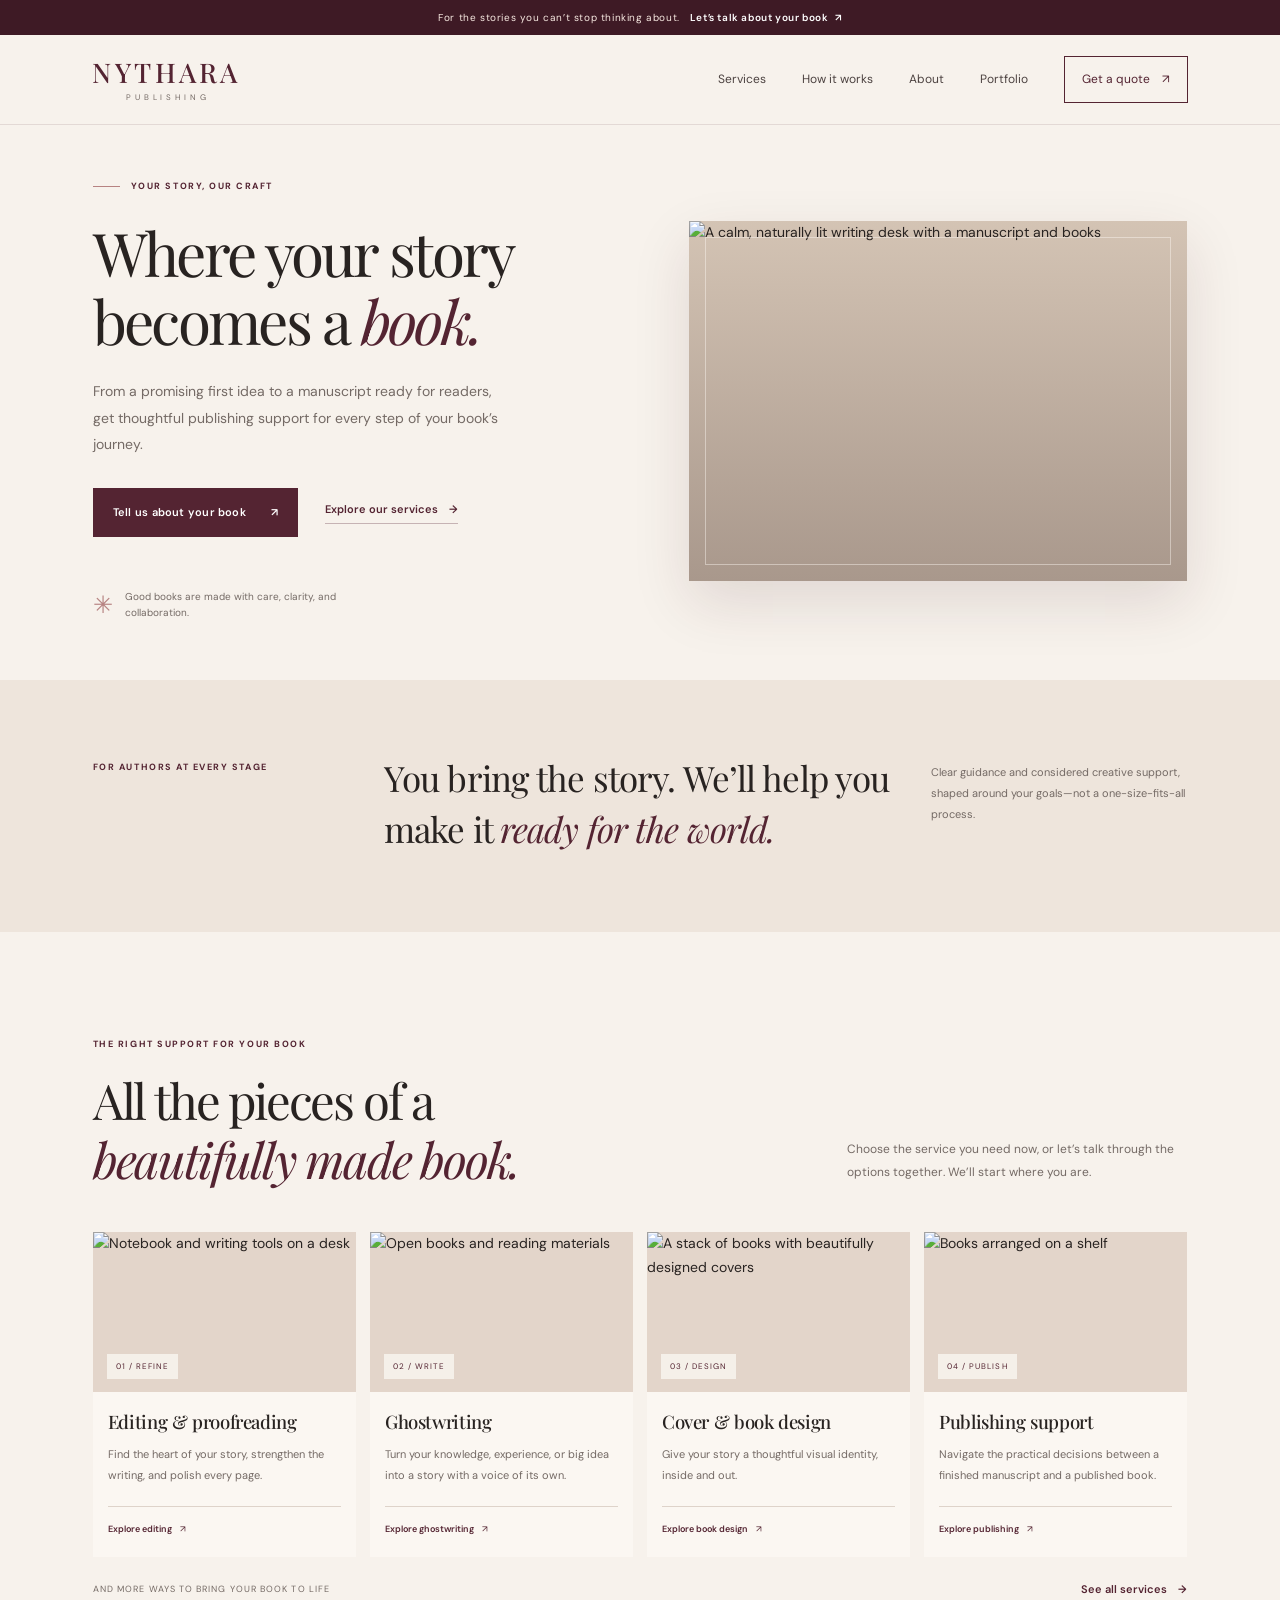
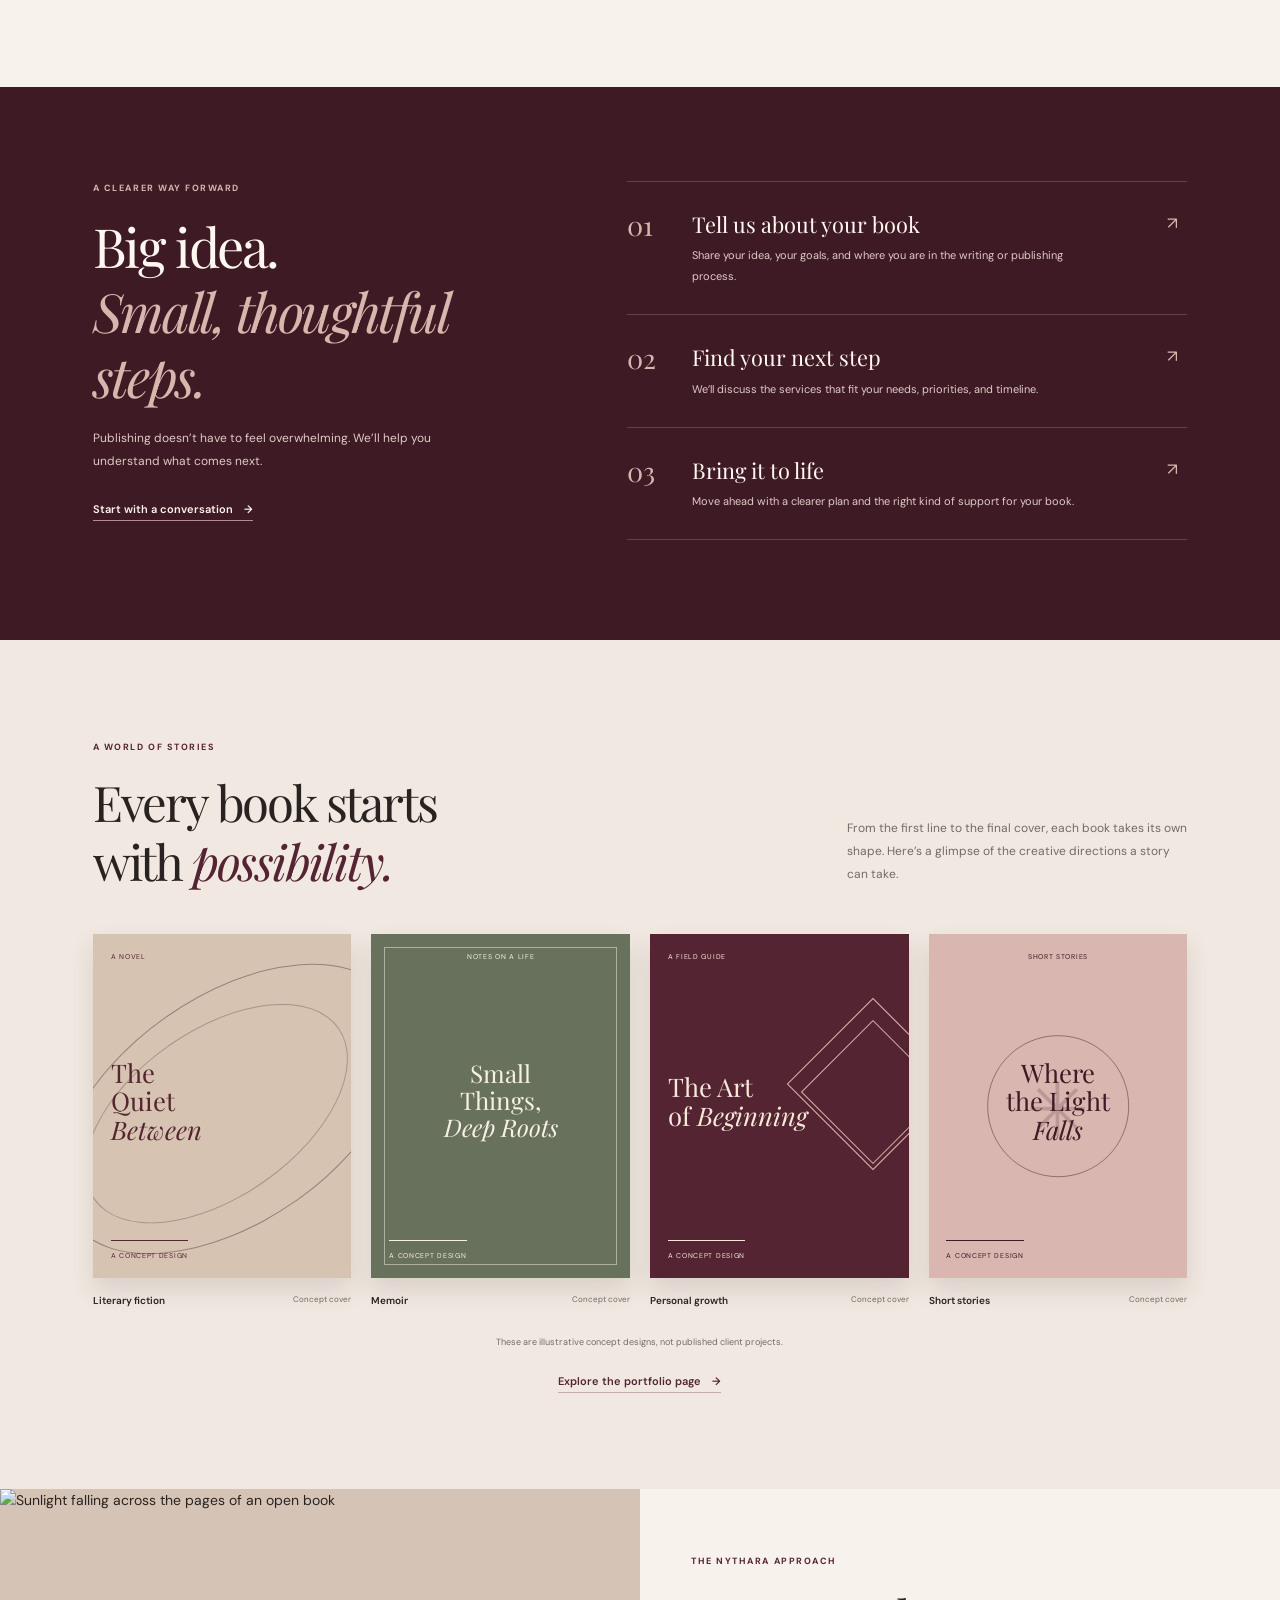
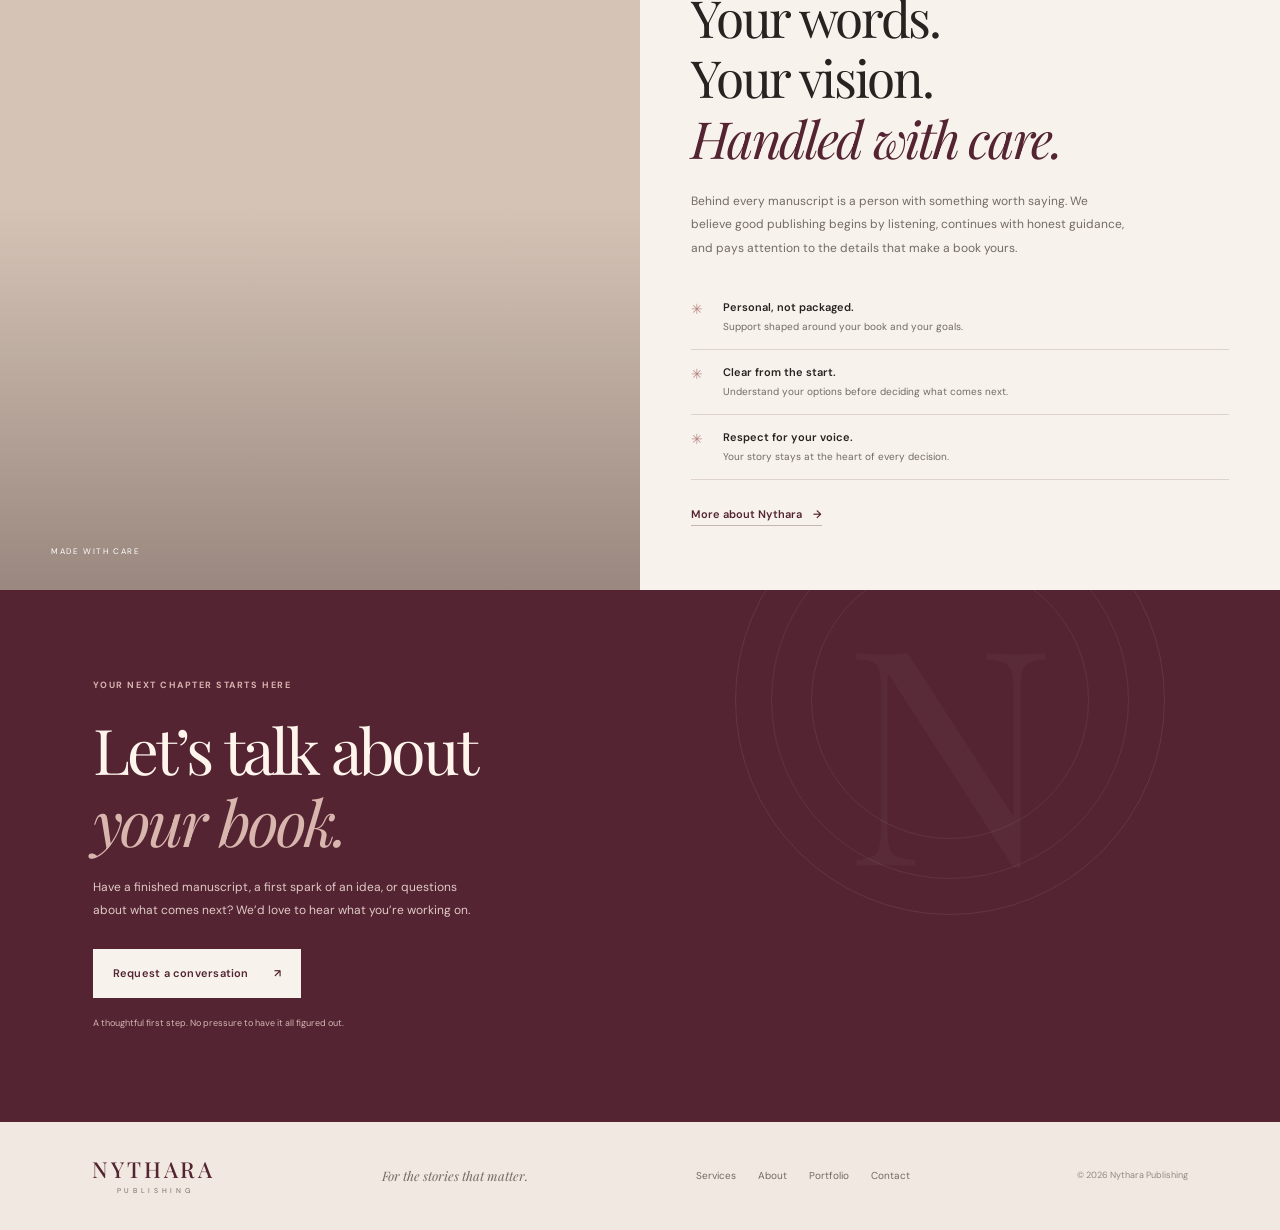
==== commit 1ecc4da5: "Restore homepage hero image with explicit image element" ====
--- a/index.html
+++ b/index.html
@@ -19,7 +19,7 @@
 <nav class="main-nav" id="main-nav" aria-label="Main navigation"><a href="services.html">Services</a><a href="#how-it-works">How it works</a><a href="about.html">About</a><a href="portfolio.html">Portfolio</a><a class="nav-cta" href="contact.html">Get a quote <span>↗</span></a></nav></header>
 <main id="top">
 <section class="hero redesign-hero section-shell"><div class="hero-copy"><p class="eyebrow"><span class="eyebrow-line"></span> YOUR STORY, OUR CRAFT</p><h1>Where your story<br>becomes a <em>book.</em></h1><p class="hero-description">From a promising first idea to a manuscript ready for readers, get thoughtful publishing support for every step of your book’s journey.</p><div class="hero-actions"><a class="button button-dark" href="contact.html">Tell us about your book <span>↗</span></a><a class="text-link" href="#services">Explore our services <span>→</span></a></div><div class="hero-note"><span class="note-mark">✳</span><span>Good books are made with care, clarity, and collaboration.</span></div></div>
-<div class="hero-art photo-hero redesign-photo" role="img" aria-label="A calm, naturally lit writing desk with a manuscript and books"></div></section>
+<div class="hero-art photo-hero redesign-photo"><img src="https://images.unsplash.com/photo-1455390582262-044cdeb277a9?auto=format&fit=crop&w=1400&q=90" alt="A calm, naturally lit writing desk with a manuscript and books" fetchpriority="high"></div></section>
 <section class="intro-band redesign-intro"><div class="section-shell intro-inner"><p class="eyebrow">FOR AUTHORS AT EVERY STAGE</p><p class="intro-statement">You bring the story. We’ll help you make it <em>ready for the world.</em></p><p class="intro-aside">Clear guidance and considered creative support, shaped around your goals—not a one-size-fits-all process.</p></div></section>
 <section class="services section-shell redesign-services" id="services"><div class="section-heading"><div><p class="eyebrow">THE RIGHT SUPPORT FOR YOUR BOOK</p><h2>All the pieces of a<br><em>beautifully made book.</em></h2></div><p>Choose the service you need now, or let’s talk through the options together. We’ll start where you are.</p></div>
 <div class="image-service-grid">
--- a/styles.css
+++ b/styles.css
@@ -88,3 +88,85 @@
 
 /* Explicit hero image override for the refreshed homepage */
 .hero-art.photo-hero.redesign-photo{background-image:linear-gradient(180deg,rgba(44,25,23,.03),rgba(44,25,23,.28)),url('https://images.unsplash.com/photo-1455390582262-044cdeb277a9?auto=format&fit=crop&w=1400&q=90');background-size:cover;background-position:center;box-shadow:0 22px 55px rgba(62,26,37,.12)}
+
+
+/* Layout repair: keep imagery restrained and all text inside its own layout */
+html,body{max-width:100%;overflow-x:hidden}
+img{max-width:100%}
+.redesign-hero{grid-template-columns:minmax(0,1fr) minmax(0,.92fr);gap:5%;min-height:0;padding-top:54px;padding-bottom:56px;align-items:center}
+.redesign-hero .hero-copy{min-width:0}
+.redesign-hero h1{font-size:clamp(42px,4.7vw,62px);line-height:1.12;overflow-wrap:normal;word-break:normal}
+.redesign-hero .hero-description{max-width:420px}
+.redesign-photo{height:360px;min-width:0;max-width:100%;background-position:center;background-repeat:no-repeat}
+.redesign-photo:before{pointer-events:none}
+.hero-photo-note,.redesign-photo .photo-overlay{display:none!important}
+.image-service-grid{grid-template-columns:repeat(4,minmax(0,1fr));gap:14px}
+.image-service-card{min-width:0;overflow:hidden}
+.service-photo{height:160px;min-width:0}
+.service-photo img{object-fit:cover}
+.image-service-copy{min-width:0;padding:18px 15px 20px}
+.image-service-copy h3{font-size:clamp(16px,1.45vw,19px);line-height:1.3;overflow-wrap:break-word;hyphens:auto}
+.image-service-copy p{overflow-wrap:break-word}
+.how-inner{grid-template-columns:minmax(0,.9fr) minmax(0,1.1fr);gap:7%}
+.how-heading,.how-steps,.how-step>div{min-width:0}
+.how-step h3{font-size:clamp(18px,1.7vw,22px);line-height:1.35;overflow-wrap:break-word}
+.how-step p{overflow-wrap:break-word}
+.concept-gallery{grid-template-columns:repeat(4,minmax(0,1fr));gap:20px}
+.concept-card{min-width:0}
+.concept-cover{width:100%;min-width:0;aspect-ratio:3/4;padding:clamp(11px,1.4vw,18px);overflow:hidden}
+.cover-title{font-size:clamp(17px,2vw,27px);line-height:1.12;overflow-wrap:break-word;word-break:normal;hyphens:auto}
+.cover-two .cover-title{font-size:clamp(17px,1.9vw,25px)}
+.cover-top,.cover-author{font-size:clamp(5px,.55vw,7px);letter-spacing:.1em;line-height:1.4}
+.concept-card>p{flex-wrap:wrap;line-height:1.5}
+.promise-section{grid-template-columns:minmax(0,1fr) minmax(0,1fr);min-height:0}
+.promise-art{min-height:0;height:100%;align-self:stretch}
+.promise-copy{min-width:0;padding:65px 8%}
+.promise-copy h2{font-size:clamp(36px,4vw,52px);line-height:1.18;overflow-wrap:normal}
+.section-heading{min-width:0}
+.section-heading>div,.section-heading>p{min-width:0}
+@media(max-width:1000px){
+ .redesign-hero{grid-template-columns:minmax(0,1fr) minmax(0,.9fr);gap:4%}
+ .redesign-photo{height:320px}
+ .image-service-grid{grid-template-columns:repeat(2,minmax(0,1fr));gap:18px}
+ .service-photo{height:185px}
+ .image-service-copy h3{font-size:19px}
+ .concept-gallery{grid-template-columns:repeat(4,minmax(0,1fr));gap:14px}
+ .cover-title,.cover-two .cover-title{font-size:clamp(16px,2.5vw,24px)}
+ .promise-copy{padding:55px 7%}
+}
+@media(max-width:700px){
+ .redesign-hero{grid-template-columns:minmax(0,1fr);gap:28px;padding-top:42px;padding-bottom:45px}
+ .redesign-hero h1{font-size:clamp(42px,10vw,58px);line-height:1.12}
+ .redesign-photo{height:285px;width:100%}
+ .redesign-intro .intro-inner{grid-template-columns:minmax(0,1fr);gap:13px}
+ .redesign-intro .intro-aside{grid-column:auto}
+ .image-service-grid{grid-template-columns:repeat(2,minmax(0,1fr));gap:13px}
+ .service-photo{height:145px}
+ .image-service-copy{padding:15px 12px 17px}
+ .image-service-copy h3{font-size:17px}
+ .how-inner{grid-template-columns:minmax(0,1fr);gap:32px}
+ .how-step{grid-template-columns:34px minmax(0,1fr) 16px;gap:10px}
+ .showcase-section .section-heading{align-items:start}
+ .concept-gallery{grid-template-columns:repeat(2,minmax(0,1fr));gap:22px 16px}
+ .concept-cover{padding:clamp(14px,4vw,20px)}
+ .cover-title,.cover-two .cover-title{font-size:clamp(22px,6vw,32px)}
+ .cover-top,.cover-author{font-size:7px}
+ .promise-section{grid-template-columns:minmax(0,1fr)}
+ .promise-art{height:280px;min-height:280px}
+ .promise-copy{padding:48px 7% 54px}
+ .promise-copy h2{font-size:clamp(37px,9vw,46px)}
+ .section-heading{align-items:flex-start;flex-direction:column;gap:18px}
+ .section-heading>p{max-width:100%}
+}
+@media(max-width:420px){
+ .redesign-photo{height:250px}
+ .image-service-grid{grid-template-columns:minmax(0,1fr)}
+ .service-photo{height:190px}
+ .image-service-copy{padding:18px}
+ .concept-cover{padding:13px}
+ .cover-title,.cover-two .cover-title{font-size:clamp(20px,7vw,27px)}
+ .concept-card>p{font-size:9px}
+ .concept-card>p span{font-size:8px}
+ .services-foot{flex-direction:column;gap:8px}
+ .services-foot span{max-width:100%}
+}
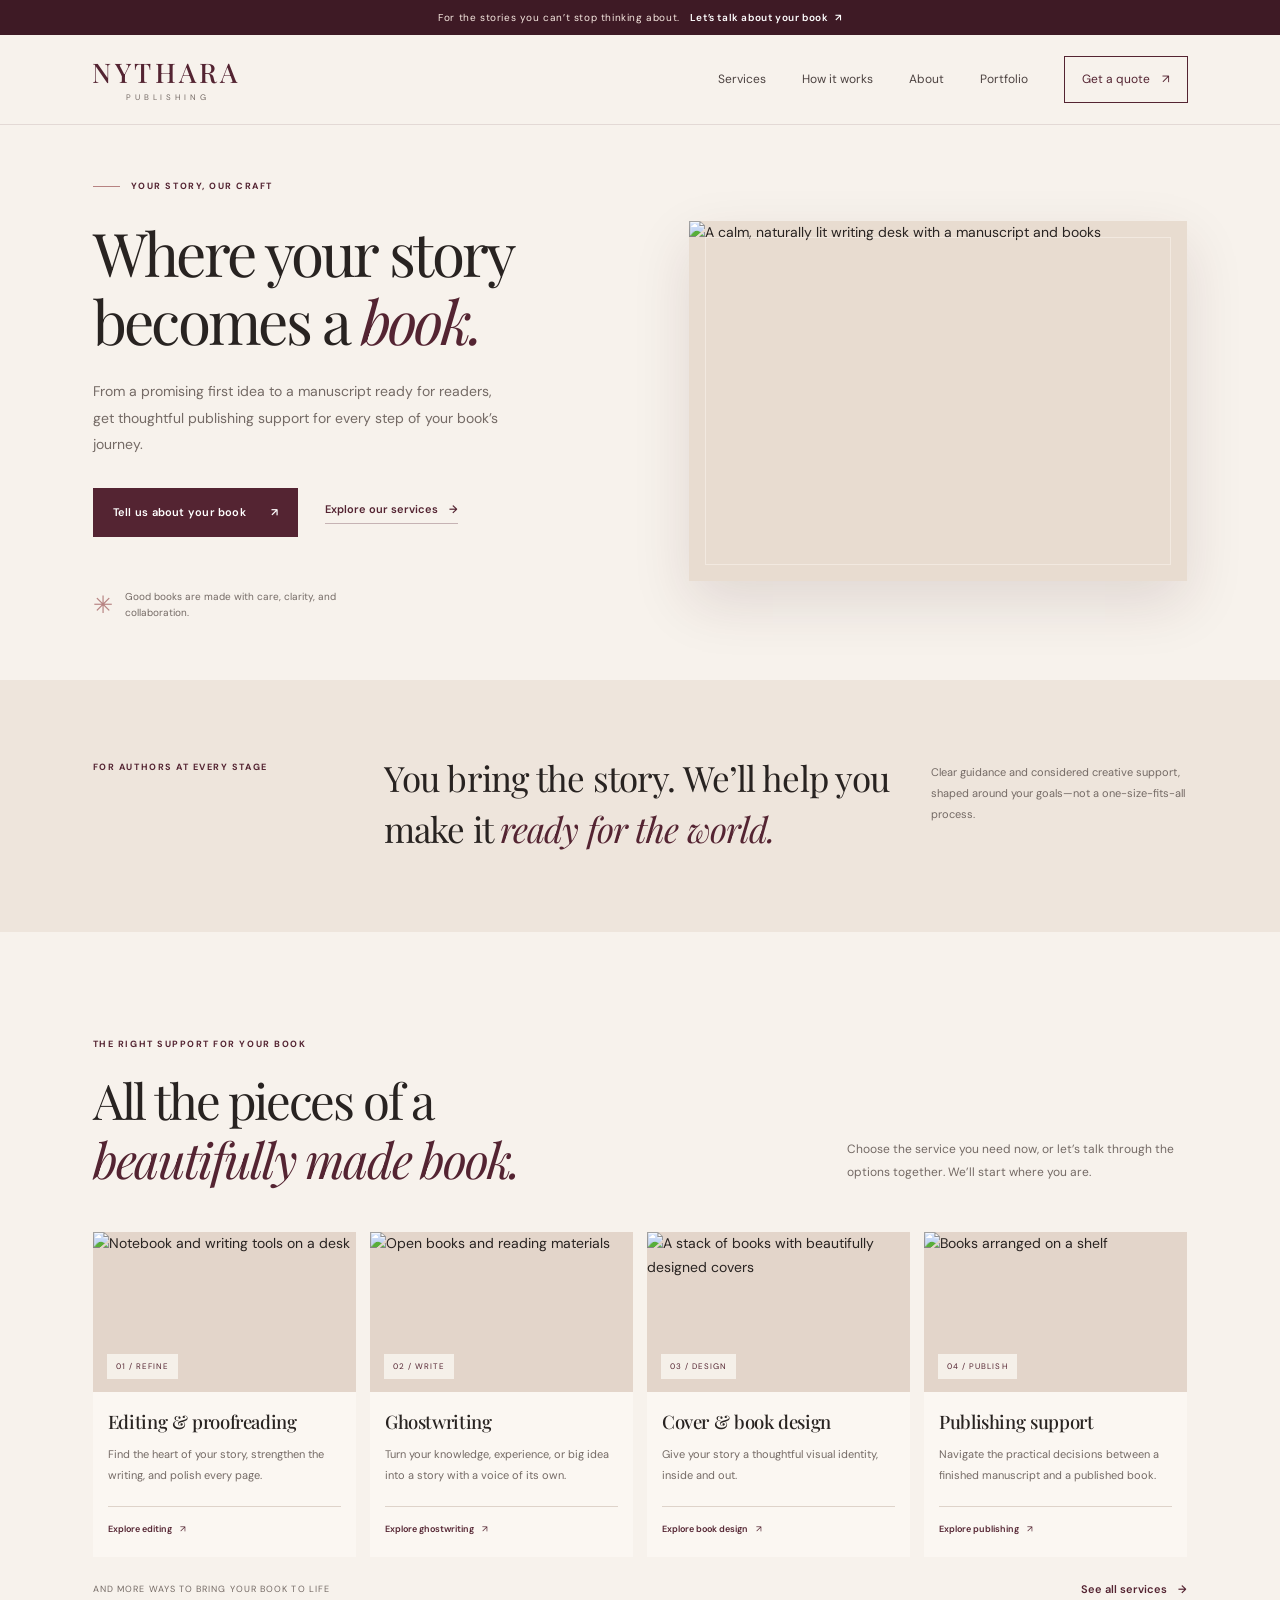
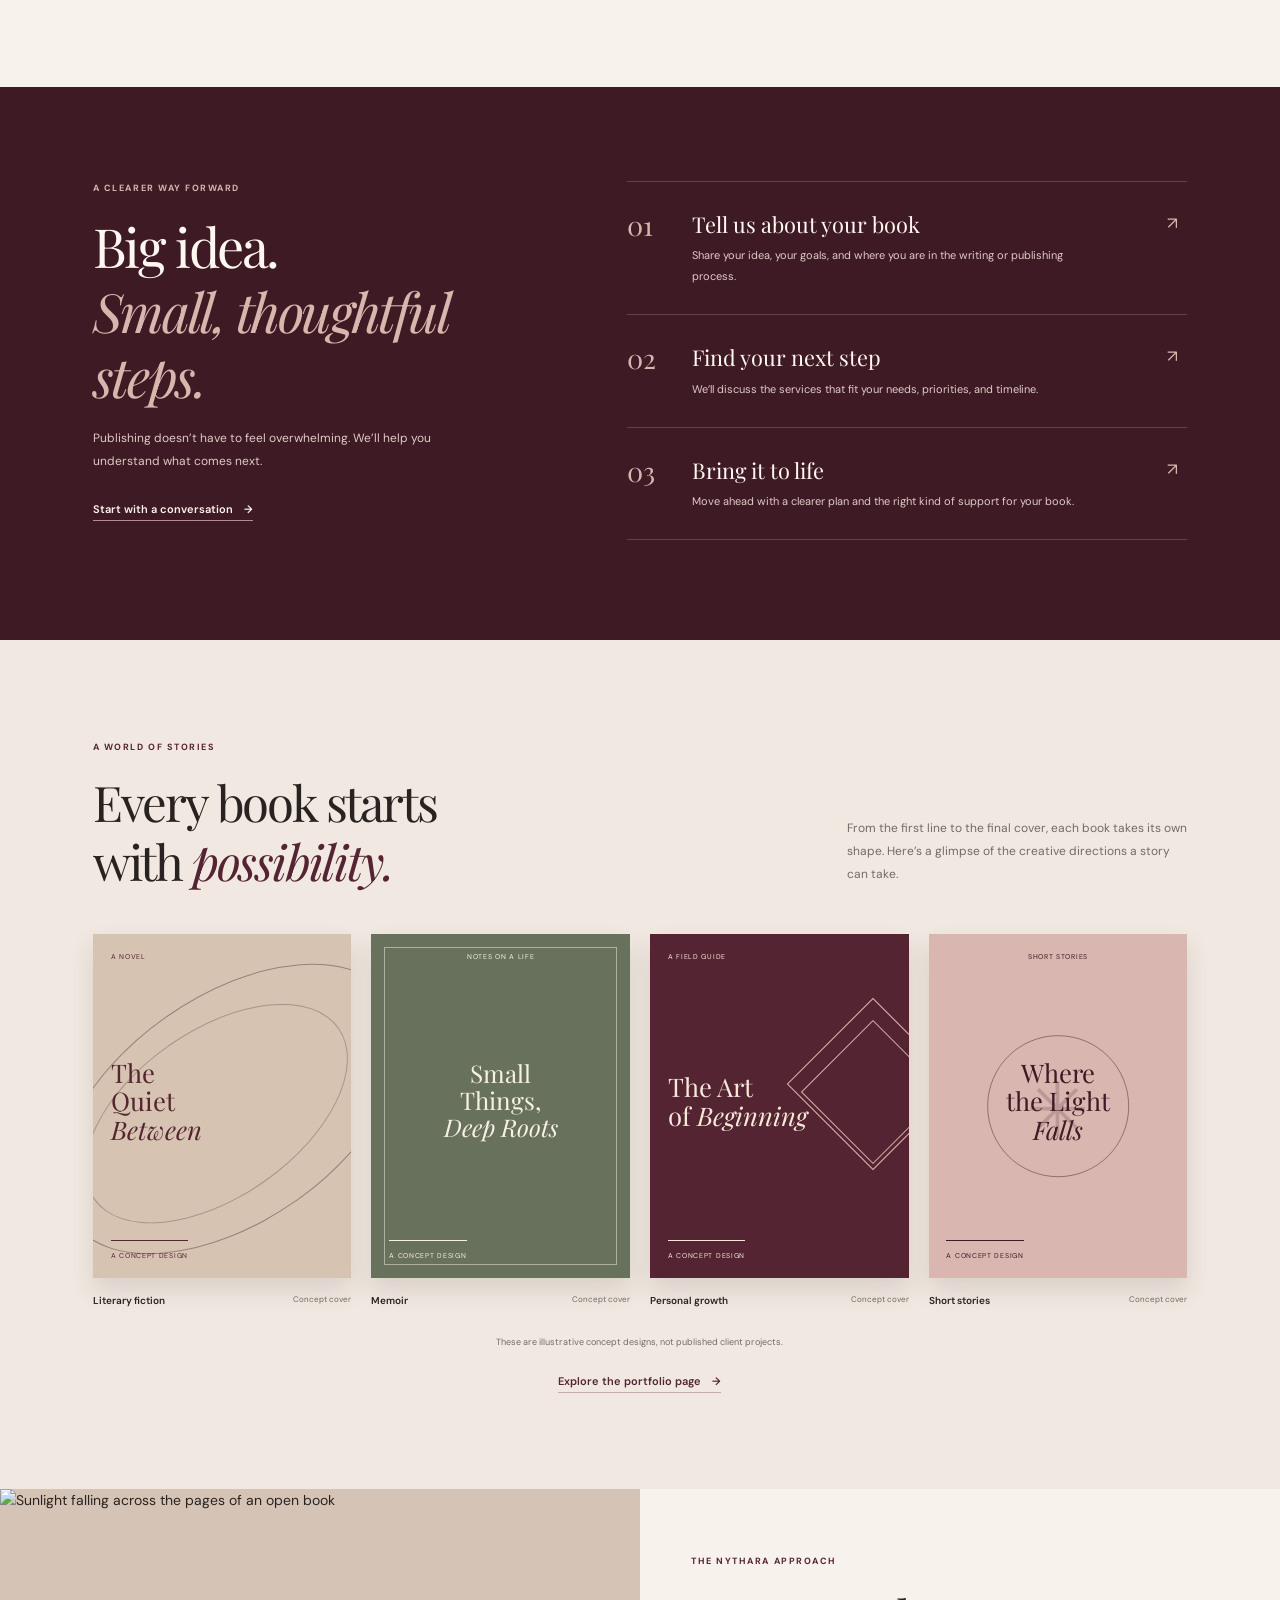
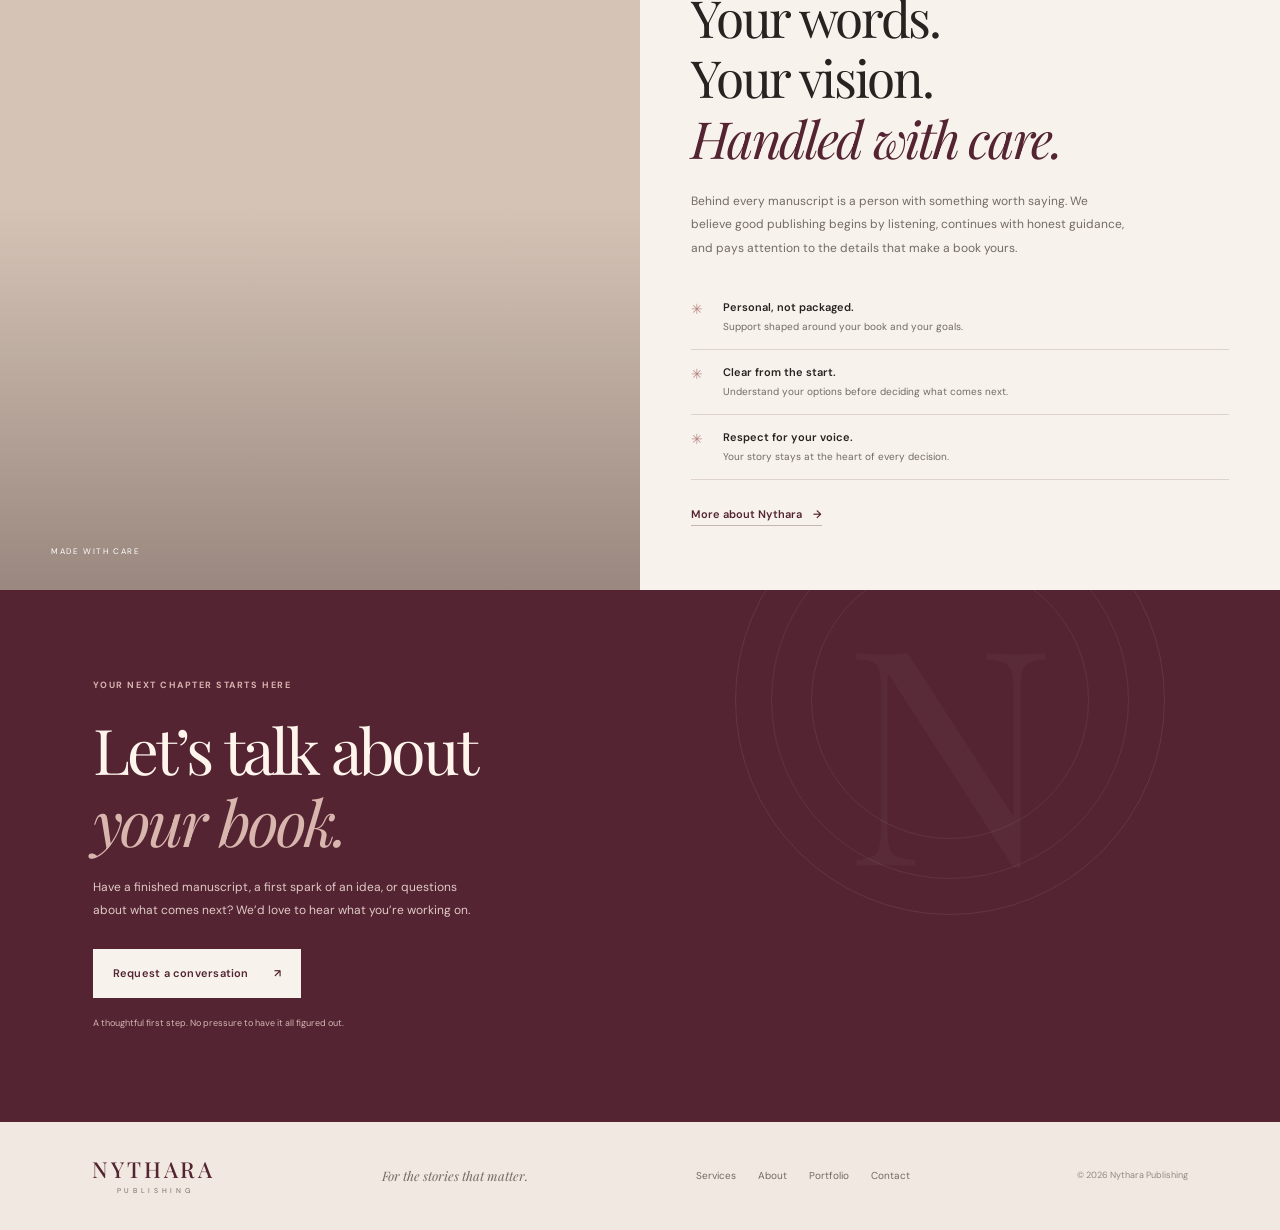
==== commit cbccd857: "Replace broken homepage hero image URL" ====
--- a/index.html
+++ b/index.html
@@ -19,7 +19,7 @@
 <nav class="main-nav" id="main-nav" aria-label="Main navigation"><a href="services.html">Services</a><a href="#how-it-works">How it works</a><a href="about.html">About</a><a href="portfolio.html">Portfolio</a><a class="nav-cta" href="contact.html">Get a quote <span>↗</span></a></nav></header>
 <main id="top">
 <section class="hero redesign-hero section-shell"><div class="hero-copy"><p class="eyebrow"><span class="eyebrow-line"></span> YOUR STORY, OUR CRAFT</p><h1>Where your story<br>becomes a <em>book.</em></h1><p class="hero-description">From a promising first idea to a manuscript ready for readers, get thoughtful publishing support for every step of your book’s journey.</p><div class="hero-actions"><a class="button button-dark" href="contact.html">Tell us about your book <span>↗</span></a><a class="text-link" href="#services">Explore our services <span>→</span></a></div><div class="hero-note"><span class="note-mark">✳</span><span>Good books are made with care, clarity, and collaboration.</span></div></div>
-<div class="hero-art photo-hero redesign-photo"><img src="https://images.unsplash.com/photo-1455390582262-044cdeb277a9?auto=format&fit=crop&w=1400&q=90" alt="A calm, naturally lit writing desk with a manuscript and books" fetchpriority="high"></div></section>
+<div class="hero-art photo-hero redesign-photo"><img src="https://images.unsplash.com/photo-1516979187457-637abb4f9353?auto=format&fit=crop&w=1400&q=90" alt="A calm, naturally lit writing desk with a manuscript and books" fetchpriority="high"></div></section>
 <section class="intro-band redesign-intro"><div class="section-shell intro-inner"><p class="eyebrow">FOR AUTHORS AT EVERY STAGE</p><p class="intro-statement">You bring the story. We’ll help you make it <em>ready for the world.</em></p><p class="intro-aside">Clear guidance and considered creative support, shaped around your goals—not a one-size-fits-all process.</p></div></section>
 <section class="services section-shell redesign-services" id="services"><div class="section-heading"><div><p class="eyebrow">THE RIGHT SUPPORT FOR YOUR BOOK</p><h2>All the pieces of a<br><em>beautifully made book.</em></h2></div><p>Choose the service you need now, or let’s talk through the options together. We’ll start where you are.</p></div>
 <div class="image-service-grid">
--- a/styles.css
+++ b/styles.css
@@ -170,3 +170,9 @@
  .services-foot{flex-direction:column;gap:8px}
  .services-foot span{max-width:100%}
 }
+
+
+/* Reliable homepage hero image rendering */
+.hero-art.photo-hero.redesign-photo{position:relative;overflow:hidden;background:#e8dcd0}
+.hero-art.photo-hero.redesign-photo>img{position:absolute;inset:0;width:100%;height:100%;display:block;object-fit:cover;object-position:center}
+.hero-art.photo-hero.redesign-photo:before{z-index:1}
